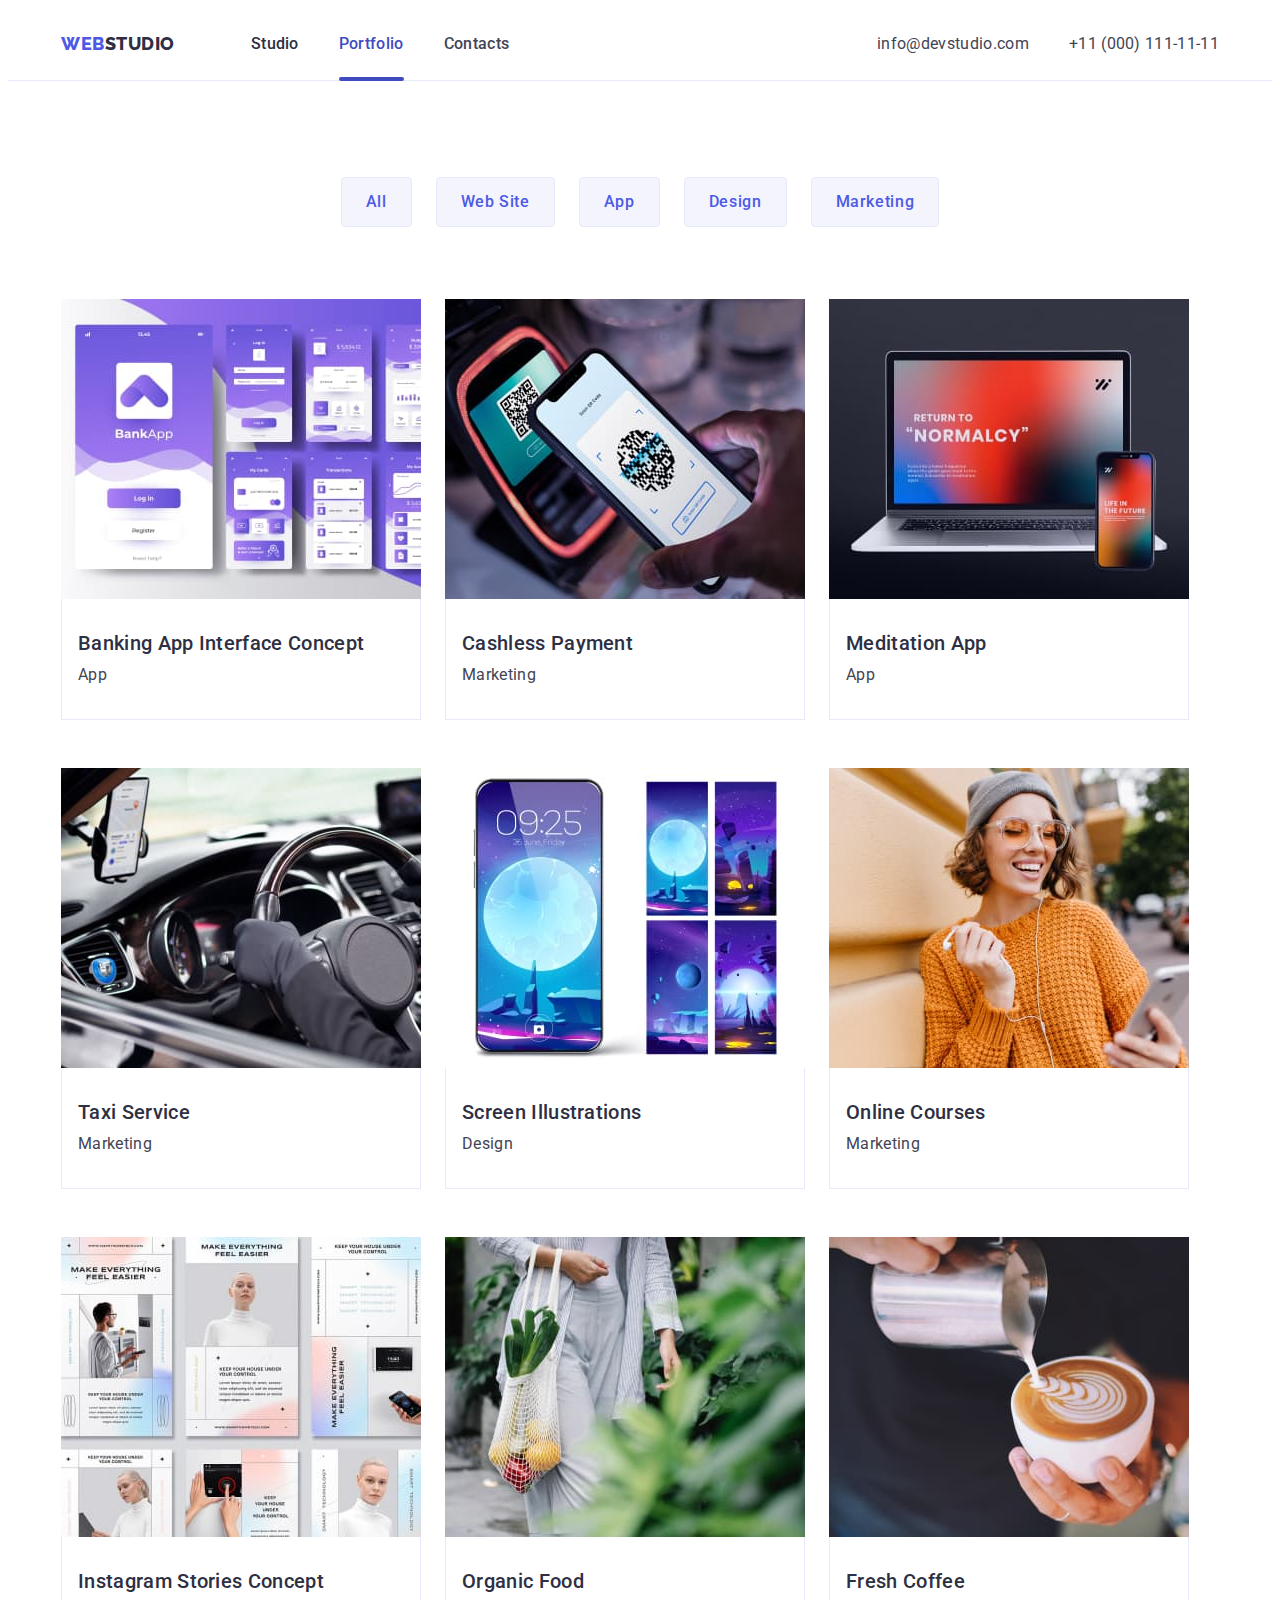
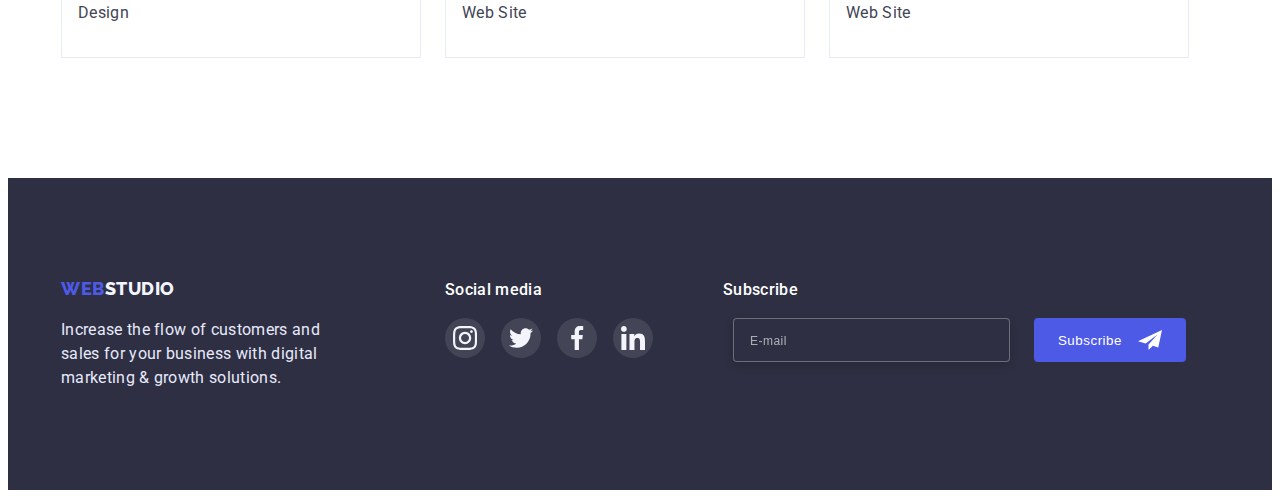
==== portfolio.html @ a2a12cea "Initial commit" ====
<!DOCTYPE html>
<html lang="en">
  <head>
    <meta charset="UTF-8" />
    <meta http-equiv="X-UA-Compatible" content="IE=edge" />
    <meta name="viewport" content="width=device-width, initial-scale=1.0" />
    <title>WebStudio</title>
    <link rel="preconnect" href="https://fonts.googleapis.com" />
    <link rel="preconnect" href="https://fonts.gstatic.com" crossorigin />
    <link
      href="https://fonts.googleapis.com/css2?family=Raleway:wght@800&family=Roboto:wght@400;500;700;900&display=swap"
      rel="stylesheet"
    />
    <link
      rel="stylesheet"
      href="https://cdnjs.cloudflare.com/ajax/libs/modern-normalize/1.1.0/modern-normalize.min.css"
      integrity="sha512-wpPYUAdjBVSE4KJnH1VR1HeZfpl1ub8YT/NKx4PuQ5NmX2tKuGu6U/JRp5y+Y8XG2tV+wKQpNHVUX03MfMFn9Q=="
      crossorigin="anonymous"
      referrerpolicy="no-referrer"
    />
    <link href="./css/styles.css" rel="stylesheet" />
  </head>
  <body>
    <header class="header-items">
      <div class="container header-container">
        <nav class="main-nav">
          <a class="logo link" href="./index.html"
            ><span class="logo-first">Web</span>Studio</a
          >
          <ul class="site-nav">
            <li class="item">
              <a class="nav-link link" href="./index.html">Studio</a>
            </li>
            <li class="item">
              <a class="nav-link current link" href="./portfolio.html"
                >Portfolio</a
              >
            </li>
            <li class="item">
              <a class="nav-link link" href="">Contacts</a>
            </li>
          </ul>
        </nav>
        <address class="addr-main">
          <ul class="addr-list">
            <li class="addr-item item">
              <a class="addr-link link" href="mailto:info@devstudio.com"
                >info@devstudio.com</a
              >
            </li>
            <li class="addr-item item">
              <a class="addr-link link" href="tel:+110001111111"
                >+11 (000) 111-11-11</a
              >
            </li>
          </ul>
        </address>
      </div>
    </header>
    <main>
      <h1 class="visually-hidden"></h1>
      <!-- section filters -->
      <section class="portfolio">
        <div class="container">
          <ul class="list button-list">
            <li class="item">
              <button class="button-filter pointer" type="button">All</button>
            </li>
            <li class="item">
              <button class="button-filter pointer" type="button">
                Web Site
              </button>
            </li>
            <li class="item">
              <button class="button-filter pointer" type="button">App</button>
            </li>
            <li class="item">
              <button class="button-filter pointer" type="button">
                Design
              </button>
            </li>
            <li class="item">
              <button class="button-filter pointer" type="button">
                Marketing
              </button>
            </li>
          </ul>
          <ul class="list project-list">
            <li class="card-item">
              <a class="thumb link" href="">
                <div class="thumb-img">
                  <img
                    src="./images/bank-app.jpg"
                    alt="Banking App Interface Concept"
                    width="360"
                  />
                  <p class="overlay">
                    14 Stylish and User-Friendly App Design Concepts · Task
                    Manager App · Calorie Tracker App · Exotic Fruit Ecommerce
                    App · Cloud Storage App
                  </p>
                </div>

                <div class="card-text">
                  <h2 class="project-title">Banking App Interface Concept</h2>
                  <p>App</p>
                </div>
              </a>
            </li>
            <li class="card-item">
              <a class="thumb link" href="">
                <div class="thumb-img">
                  <img
                    src="./images/cashless-payment.jpg"
                    alt="Cashless Payment"
                    width="360"
                  />
                  <p class="overlay">
                    14 Stylish and User-Friendly App Design Concepts · Task
                    Manager App · Calorie Tracker App · Exotic Fruit Ecommerce
                    App · Cloud Storage App
                  </p>
                </div>

                <div class="card-text">
                  <h2 class="project-title">Cashless Payment</h2>
                  <p>Marketing</p>
                </div></a
              >
            </li>
            <li class="card-item">
              <a class="thumb link" href=""
                ><div class="thumb-img">
                  <img
                    src="./images/meditation-app.jpg"
                    alt="Meditation App"
                    width="360"
                  />
                  <p class="overlay">
                    14 Stylish and User-Friendly App Design Concepts · Task
                    Manager App · Calorie Tracker App · Exotic Fruit Ecommerce
                    App · Cloud Storage App
                  </p>
                </div>

                <div class="card-text">
                  <h2 class="project-title">Meditation App</h2>
                  <p>App</p>
                </div></a
              >
            </li>
            <li class="card-item">
              <a class="thumb link" href=""
                ><div class="thumb-img">
                  <img
                    src="./images/taxi-service.jpg"
                    alt="Taxi Service"
                    width="360"
                  />
                  <p class="overlay">
                    14 Stylish and User-Friendly App Design Concepts · Task
                    Manager App · Calorie Tracker App · Exotic Fruit Ecommerce
                    App · Cloud Storage App
                  </p>
                </div>

                <div class="card-text">
                  <h2 class="project-title">Taxi Service</h2>
                  <p>Marketing</p>
                </div></a
              >
            </li>
            <li class="card-item">
              <a class="thumb link" href=""
                ><div class="thumb-img">
                  <img
                    src="./images/screen-illustration.jpg"
                    alt="Screen Illustrations"
                    width="360"
                  />
                  <p class="overlay">
                    14 Stylish and User-Friendly App Design Concepts · Task
                    Manager App · Calorie Tracker App · Exotic Fruit Ecommerce
                    App · Cloud Storage App
                  </p>
                </div>

                <div class="card-text">
                  <h2 class="project-title">Screen Illustrations</h2>
                  <p>Design</p>
                </div></a
              >
            </li>
            <li class="card-item">
              <a class="thumb link" href=""
                ><div class="thumb-img">
                  <img
                    src="./images/online-courses.jpg"
                    alt="Online Courses"
                    width="360"
                  />
                  <p class="overlay">
                    14 Stylish and User-Friendly App Design Concepts · Task
                    Manager App · Calorie Tracker App · Exotic Fruit Ecommerce
                    App · Cloud Storage App
                  </p>
                </div>

                <div class="card-text">
                  <h2 class="project-title">Online Courses</h2>
                  <p>Marketing</p>
                </div></a
              >
            </li>
            <li class="card-item">
              <a class="thumb link" href=""
                ><div class="thumb-img">
                  <img
                    src="./images/instagram-stories.jpg"
                    alt="Instagram Stories Concept"
                    width="360"
                  />
                  <p class="overlay">
                    14 Stylish and User-Friendly App Design Concepts · Task
                    Manager App · Calorie Tracker App · Exotic Fruit Ecommerce
                    App · Cloud Storage App
                  </p>
                </div>

                <div class="card-text">
                  <h2 class="project-title">Instagram Stories Concept</h2>
                  <p>Design</p>
                </div></a
              >
            </li>
            <li class="card-item">
              <a class="thumb link" href=""
                ><div class="thumb-img">
                  <img
                    src="./images/organic-food.jpg"
                    alt="Organic Food"
                    width="360"
                  />
                  <p class="overlay">
                    14 Stylish and User-Friendly App Design Concepts · Task
                    Manager App · Calorie Tracker App · Exotic Fruit Ecommerce
                    App · Cloud Storage App
                  </p>
                </div>

                <div class="card-text">
                  <h2 class="project-title">Organic Food</h2>
                  <p>Web Site</p>
                </div></a
              >
            </li>
            <li class="card-item">
              <a class="thumb link" href=""
                ><div class="thumb-img">
                  <img
                    src="./images/fresh-coffee.jpg"
                    alt="Fresh Coffee"
                    width="360"
                  />
                  <p class="overlay">
                    14 Stylish and User-Friendly App Design Concepts · Task
                    Manager App · Calorie Tracker App · Exotic Fruit Ecommerce
                    App · Cloud Storage App
                  </p>
                </div>

                <div class="card-text">
                  <h2 class="project-title">Fresh Coffee</h2>
                  <p>Web Site</p>
                </div>
              </a>
            </li>
          </ul>
        </div>
      </section>
    </main>
    <footer class="footer">
      <div class="container">
        <div class="footer-box">
          <a class="logo link" href="./index.html"
            ><span class="logo-first">Web</span
            ><span class="logo-footer-end">Studio</span></a
          >
          <p class="footer-text">
            Increase the flow of customers and sales for your business with
            digital marketing & growth solutions.
          </p>
        </div>
        <div class="social">
          <p class="social-title">Social media</p>
          <ul class="social-list list">
            <li class="social-items">
              <a href="" class="social-link"
                ><svg class="social-icon">
                  <use href="./images/sprite.svg#icon-instagram"></use>
                </svg>
              </a>
            </li>
            <li class="social-items">
              <a href="" class="social-link"
                ><svg class="social-icon">
                  <use href="./images/sprite.svg#icon-twitter"></use>
                </svg>
              </a>
            </li>
            <li class="social-items">
              <a href="" class="social-link"
                ><svg class="social-icon">
                  <use href="./images/sprite.svg#icon-facebook"></use>
                </svg>
              </a>
            </li>
            <li class="social-items">
              <a href="" class="social-link"
                ><svg class="social-icon">
                  <use href="./images/sprite.svg#icon-linkedin"></use>
                </svg>
              </a>
            </li>
          </ul>
        </div>
        <div class="subscribe">
          <p class="subs-title">Subscribe</p>
          <form class="subs-form">
            <input class="subs-input" type="email" name="subs-email" placeholder="E-mail">
            <button class="btn-subs pointer" type="submit">Subscribe<svg class="social-icon" width="24" height="24"> 
              <use href="./images/sprite.svg#icon-plane"></use>
            </svg></button>
          </form>
        </div>
      </div>
    </footer>
  </body>
</html>
---- css/styles.css ----
:root {
  --primary-white-color: #ffffff;
  --secondary-white-color: #f4f4fd;
  --primary-text-color: #434455;
  --title-text-color: #2e2f42;
  --accent-color: #404bbf;
  --logo-and-button-color: #4d5ae5;
  --dark-bg-color: #2e2f42;
  --footer-text-color: #e7e9fc;
  --grey-border: #8e8f99;
  --hover-icons-footer: #31d0aa;
  --bg-icons-footer: rgba(255, 255, 255, 0.1);
  --timing: cubic-bezier(0.4, 0, 0.2, 1);
  --bg-l-grad: gba(46, 47, 66, 0.7);
  --duration: 250ms;
  --modal-bg: #fcfcfc;
  --icon-modal: rgba(0, 0, 0, 0.1);
}
/* utulities */
.link {
  text-decoration: none;
}
.link:visited {
  color: var(--primary-text-color);
}
.item,
.list {
  list-style: none;
  padding: 0px;
  margin: 0px;
}
img {
  display: block;
  max-width: 100%;
  height: auto;
}
body {
  background-color: var(--primary-white-color);
  color: var(--primary-text-color);
  font-family: 'Roboto', sans-serif;
  font-size: 16px;
  line-height: 1.5;
  letter-spacing: 0.02em;
}

.logo {
  font-family: 'Raleway';
  font-weight: 800;
  font-size: 18px;
  line-height: 1.16;
  letter-spacing: 0.03em;
  text-transform: uppercase;
  color: var(--title-text-color);
}
.logo-first {
  color: var(--logo-and-button-color);
}
.header-container {
  display: flex;
  align-items: center;
  justify-content: flex-around;
}
.header-items {
  border-bottom: 1px solid var(--footer-text-color);
}
.site-nav {
  display: flex;
  margin-left: 76px;
}
.main-nav {
  display: flex;
  align-items: center;
}
/* all except first neighbor */
.addr-list .item + .item {
  margin-left: 40px;
}
.addr-list {
  display: flex;
}
.addr-main {
  margin-left: auto;
}

.site-nav .item:not(:last-child) {
  margin-right: 40px;
}

.nav-link {
  display: block;
  padding-top: 24px;
  padding-bottom: 24px;
  font-weight: 500;
  color: var(--title-text-color);
  transition-property: color;
  transition-duration: var(--duration);
  transition-timing-function: var(--timing);
}

.nav-link:hover,
.nav-link:focus,
.nav-link.current {
  color: var(--accent-color);
}
.site-nav .item {
  position: relative;
}
.nav-link.current::after {
  position: absolute;
  content: '';
  width: 100%;
  height: 4px;
  left: 0px;
  top: 69px;
  background: var(--accent-color);
  border-radius: 2px;
}
.addr-link {
  font-style: normal;
  color: var(--primary-text-color);
  padding-top: 24px;
  padding-bottom: 24px;
  transition-property: color;
  transition-duration: var(--duration);
  transition-timing-function: var(--timing);
}
.addr-link:hover,
.addr-link:focus {
  color: var(--accent-color);
}

/* section hero */
.section-hero {
  max-width: 1440px;
  height: 600px;
  margin-left: auto;
  margin-right: auto;
  background-size: cover;
  background-image: linear-gradient(
      to right,
      rgba(46, 47, 66, 0.7),
      rgba(46, 47, 66, 0.7)
    ),
    url(../images/people-office.jpg);
  background-repeat: no-repeat;
  background-position: center;

  background-color: var(--dark-bg-color);
  text-align: center;
  padding-top: 188px;
  padding-bottom: 188px;
}

.hero-title {
  font-weight: 700;
  font-size: 56px;
  line-height: 1.07;
  width: 494px;
  text-align: center;
  color: var(--primary-white-color);
  margin: 0 auto;
}
.button-order {
  display: inline-block;
  background: var(--logo-and-button-color);
  font-family: inherit;
  font-size: 16px;
  font-weight: 500;
  line-height: 1.5;
  letter-spacing: 0.04em;
  text-align: center;
  color: var(--primary-white-color);
  padding: 16px 32px;
  box-shadow: 0px 4px 4px rgba(0, 0, 0, 0.15);
  border-radius: 4px;
  margin-top: 48px;
  border: none;
  transition-property: background;
  transition-duration: var(--duration);
  transition-timing-function: var(--timing);
}
.button-order:hover,
.button-order:focus {
  background: var(--accent-color);
}
.pointer {
  cursor: pointer;
}
/* backdrop */
.backdrop {
  position: fixed;
  top: 0;
  left: 0;
  width: 100%;
  height: 100%;
  background-color: rgba(0, 0, 0, 0.5);
  opacity: 1;
  visibility: visible;
  transition: opacity var(--duration) var(--timing),
    visibility var(--duration) var(--timing);
}
.modal {
  position: absolute;
  width: 408px;
  height: 584px;
  left: 50%;
  top: 50%;
  transform: translate(-50%, -50%);
  background: var(--modal-bg);
  box-shadow: 0px 1px 1px rgba(0, 0, 0, 0.14), 0px 1px 3px rgba(0, 0, 0, 0.12),
    0px 2px 1px rgba(0, 0, 0, 0.2);
  border-radius: 4px;
}
.backdrop.is-hidden {
  visibility: hidden;
  opacity: 0;
  pointer-events: none;
}
.btn-close {
  position: absolute;
  right: 24px;
  top: 24px;
  background: var(--footer-text-color);
  border: 1px solid var(--icon-modal);
  border-radius: 50%;
  padding: 1px 7px 2px 7px;
  transition-property: background, fill;
  transition-duration: var(--duration);
  transition-timing-function: var(--timing);
}
.btn-close:hover,
.btn-close:focus {
  background: var(--accent-color);
  fill: var(--footer-text-color);
}
.ico-btn {
  width: 8px;
  height: 8px;
}
/* form */

.modal-title {
  padding-top: 72px;
  text-align: center;
  font-weight: 500;
  color: var(--dark-bg-color);
  margin-bottom: 16px;
}

.modal-form {
  display: flex;
  flex-direction: column;
  padding-left: 24px;
  padding-right: 24px;
}
.input-wrap {
  position: relative;
}
.modal-form svg {
  position: absolute;
  top: 50%;
  left: 12px;
  transform: translateY(-50%);
  cursor: pointer;
  transition-property: fill;
  transition-duration: var(--duration);
  transition-timing-function: var(--timing);
}
.modal-input {
  width: 360px;
  height: 40px;
  border: 1px solid rgba(33, 33, 33, 0.2);
  border-radius: 4px;
  padding-left: 38px;
  background-color: transparent;
  outline: none;
  margin-top: 4px;
  margin-bottom: 8px;
  transition-property: border;
  transition-duration: var(--duration);
  transition-timing-function: var(--timing);
}
.modal-form input:focus,
.modal-form textarea:focus {
  border: 1px solid var(--logo-and-button-color);
}
.modal-form input:focus + svg {
  fill: var(--logo-and-button-color);
}
.modal-form input:focus::placeholder {
  color: var(--logo-and-button-color);
}

.modal-form textarea {
  resize: none;
}
.modal-comment {
  width: 100%;
  height: 120px;
  padding: 8px 12px;
}
.modal-comment::placeholder {
  font-size: 12px;
  line-height: 1.33;
  letter-spacing: 0.04em;
  color: rgba(117, 117, 117, 0.5);
}
.label-title {
  font-size: 12px;
  line-height: 1.33;
  letter-spacing: 0.04em;
  color: #8e8f99;
}
.btn-send {
  margin-left: 95px;
  margin-right: 96px;
  margin-top: 24px;
  width: 169px;
  height: 56px;
  padding: 16px 32px;
  color: var(--primary-white-color);
  background: #4d5ae5;
  box-shadow: 0px 4px 4px rgba(0, 0, 0, 0.15);
  border-radius: 4px;
  border-color: transparent;
  cursor: pointer;
  transition-property: background;
  transition-duration: var(--duration);
  transition-timing-function: var(--timing);
}
.btn-send:hover,
.btn-send:focus {
  background: var(--accent-color);
}

.checkbox:checked + .privacy-text::before {
  background: var(--accent-color);
  border: none;
  background-image: url(../images/check.svg);
  background-repeat: no-repeat;
  background-position: center;
}
.privacy {
  display: flex;
  align-items: center;
}
.privacy-text {
  display: flex;
  gap: 8px;
}
.privacy-text::before {
  content: '';
  width: 16px;
  height: 16px;
  border: 1.25px solid var(--dark-bg-color);
  border-radius: 2px;
  transition-property: background;
  transition-duration: var(--duration);
  transition-timing-function: var(--timing);
}

/* section feature */

.section {
  padding-top: 120px;
  padding-bottom: 120px;
}
.section.no-padding {
  padding-top: 0px;
}
.future-list {
  display: flex;
  gap: 24px;
}
.future-list .item:last-child {
  margin-right: 0;
}

.icon-box {
  display: flex;
  justify-content: center;
  align-items: center;
  height: 112px;
  width: 264px;
  margin-bottom: 8px;
  background-color: var(--secondary-white-color);
}
.icon-feut {
  width: 64px;
  height: 64px;
}
.future-list .title,
.teammate-title {
  font-weight: 500;
  font-size: 20px;
  line-height: 1.2;
  color: var(--title-text-color);
}
.item .item-text {
  margin-top: 8px;
}

/* section what we doing */
.we-doing {
  display: flex;
  gap: 24px;
}

.section-title {
  font-weight: 700;
  font-size: 36px;
  line-height: 1.11;
  text-align: center;
  text-transform: capitalize;
  color: var(--title-text-color);
  margin-bottom: 72px;
}
/* section our team */
.our-team {
  background-color: var(--secondary-white-color);
}
.team-list {
  display: flex;
}
.team-list .item {
  margin-right: 24px;
  background-color: var(--primary-white-color);
  box-shadow: 0px 1px 6px rgba(46, 47, 66, 0.08),
    0px 1px 1px rgba(46, 47, 66, 0.16), 0px 2px 1px rgba(46, 47, 66, 0.08);
  border-radius: 0px 0px 4px 4px;
}
.team-list .item:last-child {
  margin-right: 0;
}
.teammates {
  padding-top: 32px;
  padding-bottom: 32px;
  text-align: center;
}
.teammate-title {
  margin-bottom: 8px;
}
.team-icon-list {
  display: flex;
  justify-content: center;
  gap: 24px;
  margin-top: 8px;
}
.team-icons {
  width: 40px;
  height: 40px;
  border-radius: 50%;
  background: var(--logo-and-button-color);
  transition-property: background;
  transition-duration: var(--duration);
  transition-timing-function: var(--timing);
}
.team-icons:hover,
.team-icons:focus {
  background: var(--accent-color);
}
.icons-link {
  display: flex;
  width: 100%;
  height: 100%;
  justify-content: center;
  align-items: center;
}

.team-icon-item {
  width: 16px;
  height: 16px;
}
/* customers */
.customers-list {
  display: flex;
  gap: 24px;
}
.customers-item {
  width: 168px;
  height: 88px;
}
.customer-link {
  display: flex;
  justify-content: center;
  align-items: center;
  width: 100%;
  height: 100%;
  border: 1px solid var(--grey-border);
  border-radius: 4px;
  fill: var(--grey-border);
  transition-property: fill, border;
  transition-duration: var(--duration);
  transition-timing-function: var(--timing);
}
.customer-link:hover,
.customer-link:focus {
  fill: var(--accent-color);
  border: 1px solid var(--accent-color);
}
.customer-icon-box {
  width: 104px;
  height: 56px;
}

/* footer */
.footer {
  background: var(--dark-bg-color);
  padding-top: 100px;
  padding-bottom: 100px;
}
.footer .container {
  display: flex;
}
.footer-text {
  width: 264px;
  margin-top: 16px;
  color: var(--footer-text-color);
}
.logo-footer-end {
  color: var(--secondary-white-color);
}
.subscribe {
  width: 463px;
  height: 80px;
  margin-left: 70px;
  margin-right: 0;
}
.subs-title {
  font-weight: 500;
  color: var(--primary-white-color);
  margin-bottom: 16px;
}
.subs-form {
  display: flex;
  gap: 24px;
}
.subs-input {
  display: flex;
  width: 264px;
  height: 40px;
  outline: none;
  margin-left: 10px;
  padding-left: 16px;
  color: var(--primary-white-color);
  background: var(--dark-bg-color);
  border: 1px solid rgba(255, 255, 255, 0.3);
  filter: drop-shadow(0px 4px 4px rgba(0, 0, 0, 0.15));
  border-radius: 4px;
}
.subs-input::placeholder {
  font-size: 12px;
  line-height: 2;
  display: flex;
  align-items: center;
  letter-spacing: 0.04em;
  color: rgba(255, 255, 255, 0.6);
}
.btn-subs {
  display: flex;
  gap: 16px;
  padding: 8px 24px;
  background: var(--logo-and-button-color);
  border-radius: 4px;
  border: 0;
  font-weight: 500;
  align-items: center;
  text-align: center;
  letter-spacing: 0.04em;
  color: var(--primary-white-color);
  transition-property: background;
  transition-duration: var(--duration);
  transition-timing-function: var(--timing);
}
.btn-subs:focus,
.btn-subs:hover {
  background: var(--accent-color);
}
/* social */
.social {
  margin-left: 120px;
}
.social-title {
  color: var(--primary-white-color);
  font-weight: 500;
}
.social-list {
  display: flex;
  justify-content: center;
  gap: 16px;
}
.social-items {
  width: 40px;
  height: 40px;
  border-radius: 50%;
  background: var(--bg-icons-footer);
  margin-top: 16px;
  transition-property: background;
  transition-duration: var(--duration);
  transition-timing-function: var(--timing);
}
.social-items:hover,
.social-items:focus {
  background: var(--hover-icons-footer);
}
.social-link {
  display: flex;
  width: 100%;
  height: 100%;
  justify-content: center;
  align-items: center;
}
.social-icon {
  width: 24px;
  height: 24px;
  color: var(--secondary-white-color);
}
/* portfolio.html */
.button-filter {
  padding: 12px 24px;
  background: var(--secondary-white-color);
  font-family: inherit;
  font-size: 16px;
  align-items: center;
  text-align: center;
  line-height: 1.5;
  font-weight: 500;
  letter-spacing: 0.04em;
  color: var(--logo-and-button-color);
  border: 1px solid #e7e9fc;
  border-radius: 4px;
  transition-property: background, color, border, box-shadow;
  transition-duration: var(--duration);
  transition-timing-function: var(--timing);
}
.button-filter:hover,
.button-filter:focus {
  background: var(--accent-color);
  color: var(--primary-white-color);
  border: 1px solid var(--accent-color);
  outline: transparent;
  box-shadow: 0px 4px 4px rgba(0, 0, 0, 0.15);
}

.button-list {
  display: flex;
  justify-content: center;
  margin-bottom: 72px;
}
.button-list .item {
  margin-right: 24px;
}
.button-list .item:last-child {
  margin-right: 0;
}
/* project list */
.project-list {
  display: flex;
  flex-wrap: wrap;
}
.card-item {
  margin-right: 24px;
  margin-bottom: 48px;
}
.thumb {
  display: block;
  transition-property: box-shadow;
  transition-duration: var(--duration);
  transition-timing-function: var(--timing);
}
.thumb:hover,
.thumb:focus {
  box-shadow: 0px 1px 6px rgba(46, 47, 66, 0.08),
    0px 1px 1px rgba(46, 47, 66, 0.16), 0px 2px 1px rgba(46, 47, 66, 0.08);
}
.thumb-img {
  position: relative;
  overflow: hidden;
}
.overlay {
  position: absolute;
  top: 0;
  left: 0;
  width: 100%;
  height: 100%;
  transform: translateY(100%);
  padding: 40px 32px 164px 32px;
  color: var(--secondary-white-color);
  background: var(--logo-and-button-color);
}
.thumb:hover .overlay {
  transform: translateY(0);
  transition: transform 250ms ease;
}
.card-text {
  border-bottom: 1px solid var(--footer-text-color);
  border-right: 1px solid var(--footer-text-color);
  border-left: 1px solid var(--footer-text-color);
  padding: 32px 16px;
}
.card-item:nth-child(3n) {
  margin-right: 0;
}
.card-item:nth-last-child(-n + 3) {
  margin-bottom: 0;
}
.portfolio {
  padding-top: 96px;
  padding-bottom: 120px;
}
.project-title {
  font-weight: 500;
  font-size: 20px;
  line-height: 1.2;
  color: var(--dark-bg-color);
  margin-bottom: 8px;
}

.visually-hidden, .checkbox {
  position: absolute;
  white-space: nowrap;
  width: 1px;
  height: 1px;
  overflow: hidden;
  border: 0;
  padding: 0;
  clip: rect(0 0 0 0);
  clip-path: inset(50%);
  margin: -1px;
}
/* container */
.container {
  width: 1158px;
  padding: 0 15px;
  margin: 0 auto;
}
/* resets */
ul {
  margin: 0;
  padding: 0;
}

h1,
h2,
h3,
h4,
h5,
h6,
p {
  margin: 0;
}

/* button styles reset */
/* .some-btn {
  display: inline-flex;
  margin: 0;
  padding: 0;
  border: 0;
  background: transparent;
} */
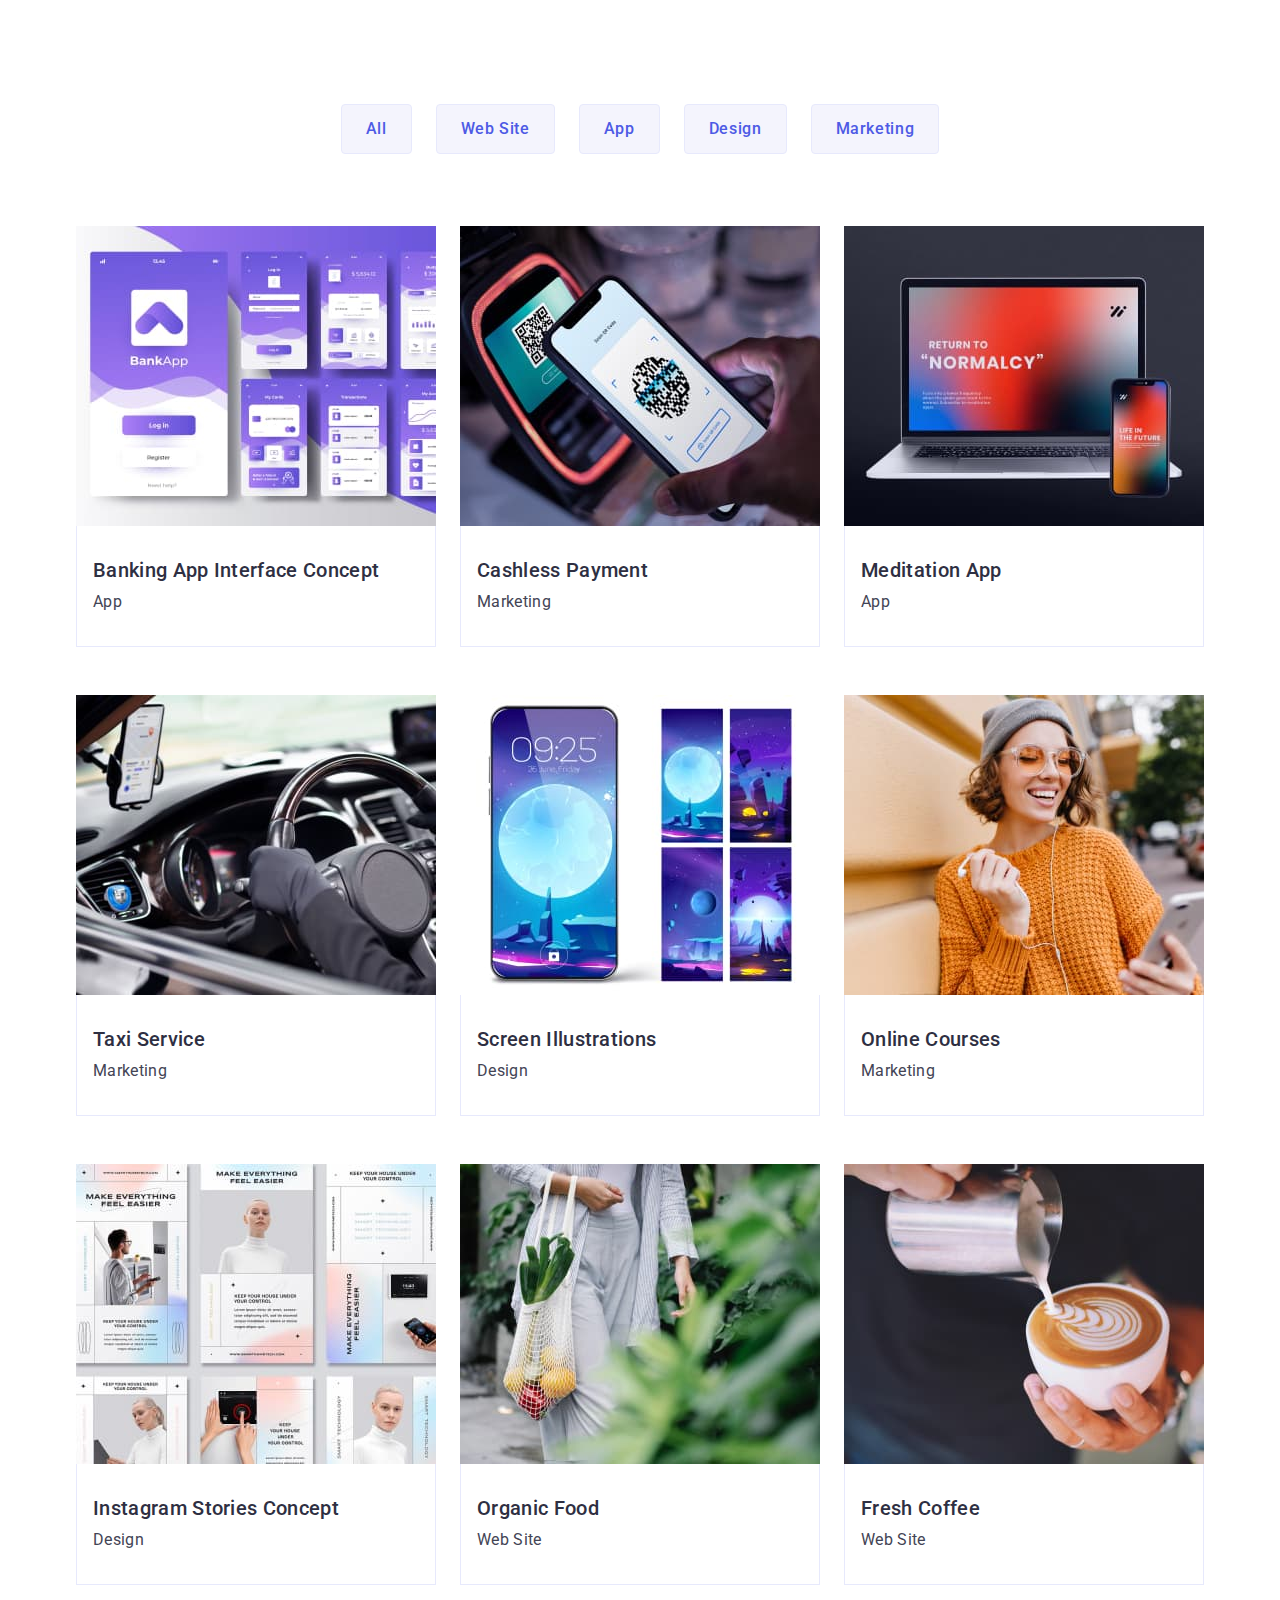
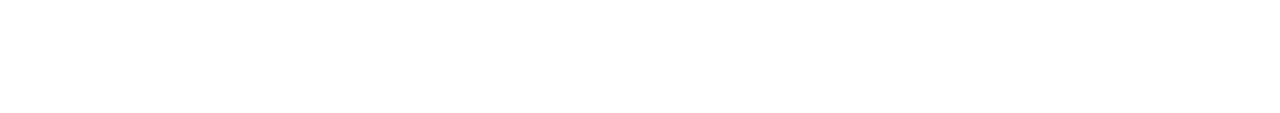
==== commit c239e97d: "all to menu" ====
--- a/portfolio.html
+++ b/portfolio.html
@@ -19,9 +19,12 @@
       referrerpolicy="no-referrer"
     />
     <link href="./css/styles.css" rel="stylesheet" />
+    <link href="./css/mobile.css" rel="stylesheet" />
+    <link href="./css/tablet.css" rel="stylesheet" />
+    <link href="./css/desctop.css" rel="stylesheet" />
   </head>
   <body>
-    <header class="header-items">
+    <!-- <header class="header-items">
       <div class="container header-container">
         <nav class="main-nav">
           <a class="logo link" href="./index.html"
@@ -56,7 +59,7 @@
           </ul>
         </address>
       </div>
-    </header>
+    </header> -->
     <main>
       <h1 class="visually-hidden"></h1>
       <!-- section filters -->
@@ -279,7 +282,7 @@
         </div>
       </section>
     </main>
-    <footer class="footer">
+    <!-- <footer class="footer">
       <div class="container">
         <div class="footer-box">
           <a class="logo link" href="./index.html"
@@ -334,6 +337,6 @@
           </form>
         </div>
       </div>
-    </footer>
+    </footer> -->
   </body>
 </html>
--- a/css/styles.css
+++ b/css/styles.css
@@ -152,13 +152,13 @@
 }
 
 .hero-title {
+  margin: 0 auto;
   font-weight: 700;
-  font-size: 56px;
+  font-size: 36px;
   line-height: 1.07;
-  width: 494px;
-  text-align: center;
+  width: 319px;
+  letter-spacing: 0.02em;
   color: var(--primary-white-color);
-  margin: 0 auto;
 }
 .button-order {
   display: inline-block;
@@ -195,14 +195,15 @@
   height: 100%;
   background-color: rgba(0, 0, 0, 0.5);
   opacity: 1;
+  overflow-y: scroll;
   visibility: visible;
   transition: opacity var(--duration) var(--timing),
     visibility var(--duration) var(--timing);
 }
 .modal {
   position: absolute;
-  width: 408px;
-  height: 584px;
+  width: 392px;
+  height: 586px;
   left: 50%;
   top: 50%;
   transform: translate(-50%, -50%);
@@ -250,8 +251,8 @@
 .modal-form {
   display: flex;
   flex-direction: column;
-  padding-left: 24px;
-  padding-right: 24px;
+  padding-left: 16px;
+  padding-right: 16px;
 }
 .input-wrap {
   position: relative;
@@ -309,7 +310,7 @@
   font-size: 12px;
   line-height: 1.33;
   letter-spacing: 0.04em;
-  color: #8e8f99;
+  color: var(--grey-border);
 }
 .btn-send {
   margin-left: 95px;
@@ -333,7 +334,7 @@
   background: var(--accent-color);
 }
 
-.checkbox:checked + .privacy-text::before {
+.checkbox:checked+.privacy-text::before {
   background: var(--accent-color);
   border: none;
   background-image: url(../images/check.svg);
@@ -361,33 +362,33 @@
 
 /* section feature */
 
-.section {
-  padding-top: 120px;
-  padding-bottom: 120px;
-}
-.section.no-padding {
-  padding-top: 0px;
-}
 .future-list {
   display: flex;
-  gap: 24px;
+  flex-wrap: wrap;
+  gap: 72px;
+  padding-top: 96px;
+  padding-bottom: 96px;
 }
 .future-list .item:last-child {
   margin-right: 0;
 }
 
 .icon-box {
-  display: flex;
-  justify-content: center;
-  align-items: center;
-  height: 112px;
-  width: 264px;
+  visibility: hidden;
+  display: flex;
   margin-bottom: 8px;
   background-color: var(--secondary-white-color);
 }
 .icon-feut {
-  width: 64px;
-  height: 64px;
+  width: 0;
+  height: 0;
+}
+.future-list .item>h3 {
+  font-weight: 700;
+  font-size: 36px;
+  line-height: 1.11;
+  text-align: center;
+  text-transform: capitalize;
 }
 .future-list .title,
 .teammate-title {
@@ -398,12 +399,20 @@
 }
 .item .item-text {
   margin-top: 8px;
+  font-weight: 500;
+  color: var(--primary-text-color);
 }
 
 /* section what we doing */
+@media (max-width: 1199px) {
+  .section-we-doing {
+    display: none;
+}
+}
 .we-doing {
   display: flex;
   gap: 24px;
+  padding-bottom: 120px;
 }
 
 .section-title {
@@ -414,24 +423,28 @@
   text-transform: capitalize;
   color: var(--title-text-color);
   margin-bottom: 72px;
+  padding-top: 96px;
+  letter-spacing: 0.02em;
 }
 /* section our team */
 .our-team {
   background-color: var(--secondary-white-color);
+  padding-bottom: 128px;
 }
 .team-list {
   display: flex;
+  flex-wrap: wrap;
+  gap: 72px;
+  justify-content: center;
 }
 .team-list .item {
-  margin-right: 24px;
+  width: 260px;
   background-color: var(--primary-white-color);
   box-shadow: 0px 1px 6px rgba(46, 47, 66, 0.08),
     0px 1px 1px rgba(46, 47, 66, 0.16), 0px 2px 1px rgba(46, 47, 66, 0.08);
   border-radius: 0px 0px 4px 4px;
 }
-.team-list .item:last-child {
-  margin-right: 0;
-}
+
 .teammates {
   padding-top: 32px;
   padding-bottom: 32px;
@@ -474,7 +487,9 @@
 /* customers */
 .customers-list {
   display: flex;
+  flex-wrap: wrap;
   gap: 24px;
+  justify-content: center;
 }
 .customers-item {
   width: 168px;
@@ -616,12 +631,18 @@
   color: var(--secondary-white-color);
 }
 /* portfolio.html */
+
+.button-list {
+  display: flex;
+  flex-wrap: wrap;
+  margin-bottom: 48px;
+  gap: 16px 24px;
+}
 .button-filter {
-  padding: 12px 24px;
+  padding: 8px 16px;
   background: var(--secondary-white-color);
   font-family: inherit;
   font-size: 16px;
-  align-items: center;
   text-align: center;
   line-height: 1.5;
   font-weight: 500;
@@ -642,26 +663,14 @@
   box-shadow: 0px 4px 4px rgba(0, 0, 0, 0.15);
 }
 
-.button-list {
-  display: flex;
-  justify-content: center;
-  margin-bottom: 72px;
-}
-.button-list .item {
-  margin-right: 24px;
-}
-.button-list .item:last-child {
-  margin-right: 0;
-}
 /* project list */
 .project-list {
   display: flex;
   flex-wrap: wrap;
-}
-.card-item {
-  margin-right: 24px;
-  margin-bottom: 48px;
-}
+  justify-content: center;
+  gap: 48px;
+}
+
 .thumb {
   display: block;
   transition-property: box-shadow;
@@ -730,7 +739,7 @@
 }
 /* container */
 .container {
-  width: 1158px;
+  width: 100%;
   padding: 0 15px;
   margin: 0 auto;
 }
--- a/css/mobile.css
+++ b/css/mobile.css
@@ -0,0 +1,6 @@
+@media screen and (min-width: 480px) {
+    .container { 
+        max-width: 426px;
+    }
+
+}--- a/css/tablet.css
+++ b/css/tablet.css
@@ -0,0 +1,55 @@
+@media screen and (min-width: 768px) {
+    .container { max-width: 768px;
+      }
+      .hero-title {
+        font-size: 56px;
+        line-height: 1.07;
+        width: 496px;
+        
+      }
+      .our-team {
+        padding-bottom: 0;
+      }
+      .team-list {
+        gap: 24px;
+        padding-bottom: 104px;
+      }
+      .team-list .item {
+        width: 264px;
+        margin-bottom: 40px;
+      }
+      .team-list .item:nth-last-child(-n + 2) {
+        margin-bottom: 0;
+      }
+      .modal {
+        width: 408px;
+        height: 586px;
+      }
+      .modal-form {
+        padding-left: 24px;
+        padding-right: 24px;
+      }
+      .future-list {
+        gap: 24px;
+        row-gap: 72px;
+      }
+      .future-list .item {
+        width: calc((100% - 32px) / 2);
+      }
+      .future-list .item>h3 {
+        text-align: left;
+      }
+      .project-list {
+        gap: 48px 24px;
+      }
+      .card-item {
+        width: 356px;
+      }
+      .button-list {
+        justify-content: center;
+        margin-bottom: 64px;
+      }
+      .button-filter {
+        padding: 12px 24px;
+      }
+}--- a/css/desctop.css
+++ b/css/desctop.css
@@ -0,0 +1,56 @@
+@media screen and (min-width: 1200px) {
+    .container { max-width: 1158px;
+    }
+    .our-team {
+        padding-bottom: 120px;
+    }
+    .team-list {
+        flex-wrap: nowrap;
+        padding-bottom: 0;
+    }
+    .team-list .item {
+        margin-bottom: 0;
+    }
+    .customers-list {
+        flex-wrap: nowrap;
+    }
+    .customers-item {
+        margin-bottom: 0;
+    }
+    .modal {
+        height: 584px;
+    }
+    .future-list .item {
+        width: 264px;
+    }
+    .future-list {
+        row-gap: 0;
+        padding-top: 120px;
+        padding-bottom: 120px;
+    }
+    .icon-box {
+        visibility: visible;
+        justify-content: center;
+        align-items: center;
+        height: 112px;
+        width: 264px;
+    }
+    .icon-feut {
+        width: 64px;
+        height: 64px;
+    }
+    .we-doing, .title-we-doing {
+        padding-top: 0;
+        padding-bottom: 120px;
+        margin-bottom: 0;
+    }
+    .section-we-doing {
+        display: contents;
+    }
+    .card-item {
+        width: 360px;
+    }
+    .button-list {
+        margin-bottom: 72px;
+    }
+}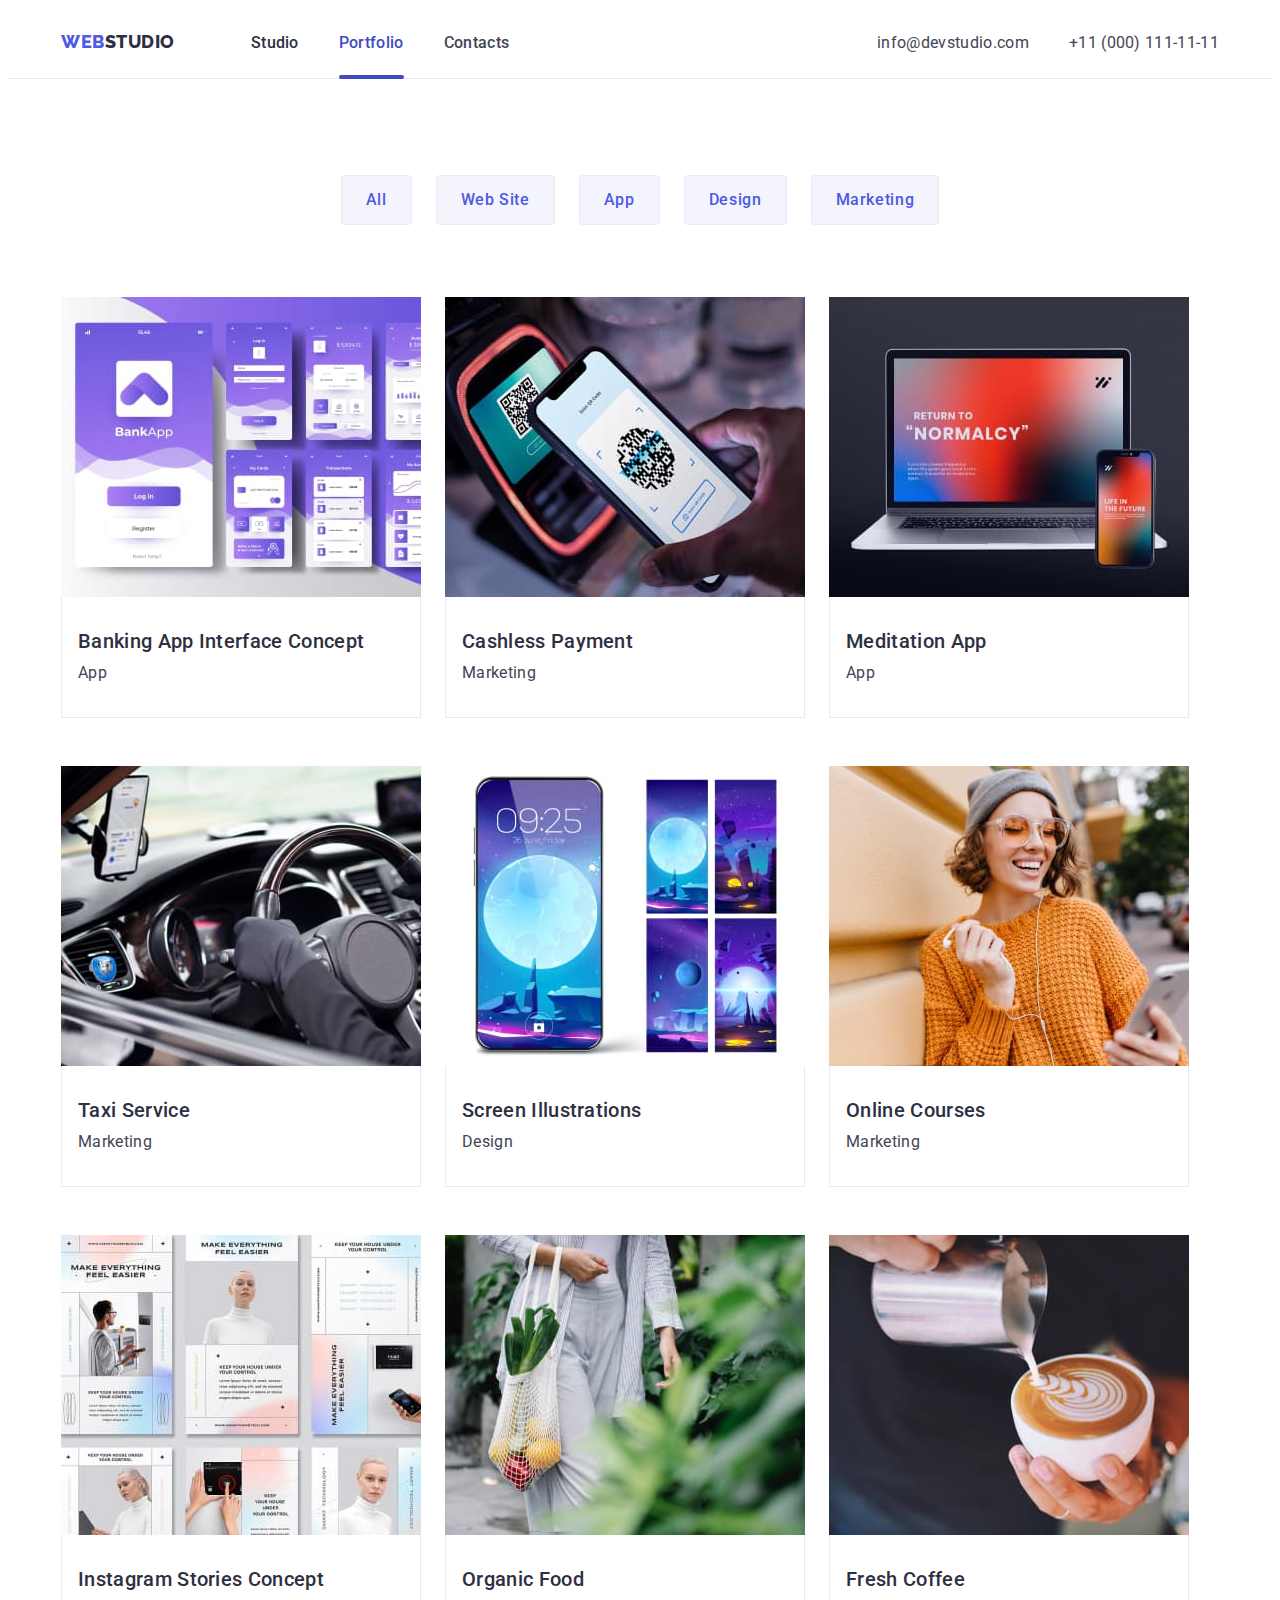
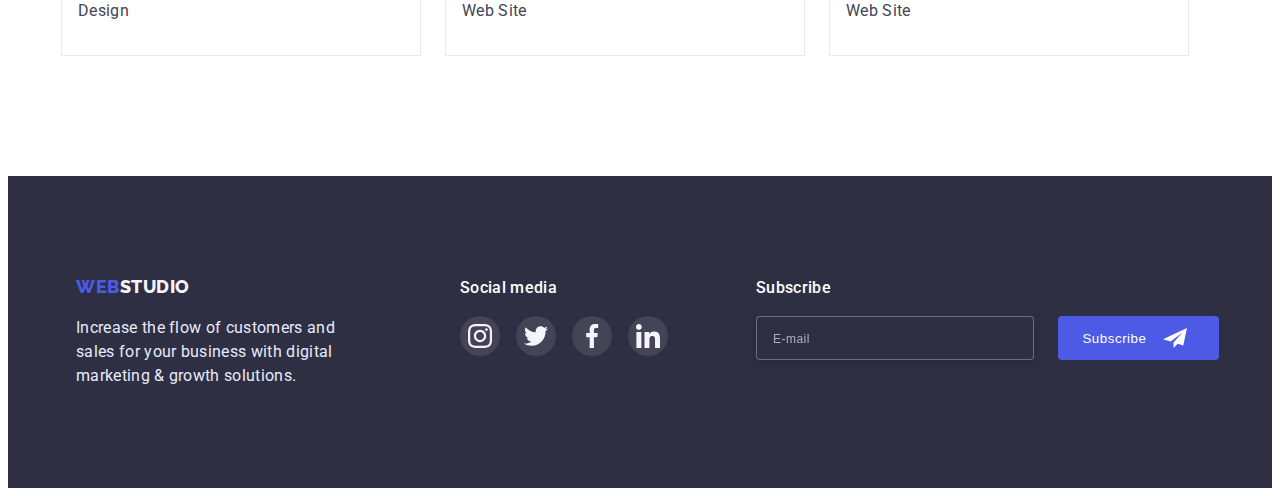
==== commit c7f48192: "fix" ====
--- a/portfolio.html
+++ b/portfolio.html
@@ -24,42 +24,135 @@
     <link href="./css/desctop.css" rel="stylesheet" />
   </head>
   <body>
-    <!-- <header class="header-items">
+    <header class="header-items">
       <div class="container header-container">
         <nav class="main-nav">
-          <a class="logo link" href="./index.html"
-            ><span class="logo-first">Web</span>Studio</a
-          >
-          <ul class="site-nav">
-            <li class="item">
-              <a class="nav-link link" href="./index.html">Studio</a>
-            </li>
-            <li class="item">
-              <a class="nav-link current link" href="./portfolio.html"
-                >Portfolio</a
-              >
-            </li>
-            <li class="item">
-              <a class="nav-link link" href="">Contacts</a>
-            </li>
-          </ul>
+          <div>
+            <a class="logo link" href="./index.html"
+              ><span class="logo-first">Web</span>Studio</a
+            >
+          </div>
+          <div class="mob-hidden main-nav-block">
+            <ul class="site-nav">
+              <li class="item">
+                <a class="nav-link link" href="./index.html">Studio</a>
+              </li>
+              <li class="item">
+                <a class="nav-link current link" href="./portfolio.html"
+                  >Portfolio</a
+                >
+              </li>
+              <li class="item">
+                <a class="nav-link link" href="">Contacts</a>
+              </li>
+            </ul>
+          </div>
+
+          <div class="mob-hidden main-addr-block">
+            <address>
+              <ul class="addr-list">
+                <li class="addr-item item">
+                  <a class="addr-link link" href="mailto:info@devstudio.com"
+                    >info@devstudio.com</a
+                  >
+                </li>
+                <li class="addr-item item">
+                  <a class="addr-link link" href="tel:+110001111111"
+                    >+11 (000) 111-11-11</a
+                  >
+                </li>
+              </ul>
+            </address>
+          </div>
+
+          <!-- mobile menu -->
+          <button type="button" class="menu-open-button" data-menu-open>
+            <svg width="32" height="32">
+              <use class="icon-menu" href="./images/sprite.svg#hamburger"></use>
+            </svg>
+          </button>
+
+          <div class="mob-menu is-hidden" data-menu>
+            <div class="mob-container">
+              <div>
+                <button type="button" class="menu-close-button" data-menu-close>
+                  <svg width="24" height="24">
+                    <use
+                      class="icon-cross"
+                      href="./images/sprite.svg#close"
+                    ></use>
+                  </svg>
+                </button>
+                <ul class="mob-site-nav">
+                  <li class="item">
+                    <a class="mob-nav-link link" href="./index.html">Studio</a>
+                  </li>
+                  <li class="item">
+                    <a class="mob-nav-link link" href="./portfolio.html"
+                      >Portfolio</a
+                    >
+                  </li>
+                  <li class="item">
+                    <a class="mob-nav-link current link" href="">Contacts</a>
+                  </li>
+                </ul>
+              </div>
+              <div>
+                <address class="addr-main">
+                  <ul class="mob-addr-list">
+                    <li class="addr-item item">
+                      <a
+                        class="mob-addr-link link addr-link-email"
+                        href="mailto:info@devstudio.com"
+                        >info@devstudio.com</a
+                      >
+                    </li>
+                    <li class="addr-item item">
+                      <a
+                        class="mob-addr-link link addr-link-tel"
+                        href="tel:+110001111111"
+                        >+11 (000) 111-11-11</a
+                      >
+                    </li>
+                  </ul>
+                </address>
+
+                <ul class="menu-icon-list list">
+                  <li class="team-icons">
+                    <a href="" class="icons-link"
+                      ><svg class="menu-icon-item">
+                        <use href="./images/sprite.svg#icon-instagram"></use>
+                      </svg>
+                    </a>
+                  </li>
+                  <li class="team-icons">
+                    <a href="" class="icons-link"
+                      ><svg class="menu-icon-item">
+                        <use href="./images/sprite.svg#icon-twitter"></use>
+                      </svg>
+                    </a>
+                  </li>
+                  <li class="team-icons">
+                    <a href="" class="icons-link"
+                      ><svg class="menu-icon-item">
+                        <use href="./images/sprite.svg#icon-facebook"></use>
+                      </svg>
+                    </a>
+                  </li>
+                  <li class="team-icons">
+                    <a href="" class="icons-link"
+                      ><svg class="menu-icon-item">
+                        <use href="./images/sprite.svg#icon-linkedin"></use>
+                      </svg>
+                    </a>
+                  </li>
+                </ul>
+              </div>
+            </div>
+          </div>
         </nav>
-        <address class="addr-main">
-          <ul class="addr-list">
-            <li class="addr-item item">
-              <a class="addr-link link" href="mailto:info@devstudio.com"
-                >info@devstudio.com</a
-              >
-            </li>
-            <li class="addr-item item">
-              <a class="addr-link link" href="tel:+110001111111"
-                >+11 (000) 111-11-11</a
-              >
-            </li>
-          </ul>
-        </address>
       </div>
-    </header> -->
+    </header>
     <main>
       <h1 class="visually-hidden"></h1>
       <!-- section filters -->
@@ -282,20 +375,22 @@
         </div>
       </section>
     </main>
-    <!-- <footer class="footer">
+    <footer class="footer">
       <div class="container">
         <div class="footer-box">
-          <a class="logo link" href="./index.html"
-            ><span class="logo-first">Web</span
-            ><span class="logo-footer-end">Studio</span></a
-          >
+          <div class="footer-titles">
+            <a class="logo link" href="./index.html"
+              ><span class="logo-first">Web</span
+              ><span class="logo-footer-end">Studio</span></a
+            >
+          </div>
           <p class="footer-text">
             Increase the flow of customers and sales for your business with
             digital marketing & growth solutions.
           </p>
         </div>
         <div class="social">
-          <p class="social-title">Social media</p>
+          <p class="social-title footer-titles">Social media</p>
           <ul class="social-list list">
             <li class="social-items">
               <a href="" class="social-link"
@@ -328,15 +423,24 @@
           </ul>
         </div>
         <div class="subscribe">
-          <p class="subs-title">Subscribe</p>
+          <p class="subs-title footer-titles">Subscribe</p>
           <form class="subs-form">
-            <input class="subs-input" type="email" name="subs-email" placeholder="E-mail">
-            <button class="btn-subs pointer" type="submit">Subscribe<svg class="social-icon" width="24" height="24"> 
-              <use href="./images/sprite.svg#icon-plane"></use>
-            </svg></button>
+            <input
+              class="subs-input"
+              type="email"
+              name="subs-email"
+              placeholder="E-mail"
+            />
+            <button class="btn-subs pointer" type="submit">
+              Subscribe<svg class="social-icon" width="24" height="24">
+                <use href="./images/sprite.svg#icon-plane"></use>
+              </svg>
+            </button>
           </form>
         </div>
       </div>
-    </footer> -->
+    </footer>
+    <script src="./js/modal.js"></script>
+    <script src="./js/menu.js"></script>
   </body>
 </html>
--- a/css/styles.css
+++ b/css/styles.css
@@ -55,78 +55,120 @@
 .logo-first {
   color: var(--logo-and-button-color);
 }
-.header-container {
+
+.main-nav {
   display: flex;
   align-items: center;
-  justify-content: flex-around;
-}
-.header-items {
-  border-bottom: 1px solid var(--footer-text-color);
-}
-.site-nav {
-  display: flex;
-  margin-left: 76px;
-}
-.main-nav {
-  display: flex;
-  align-items: center;
-}
-/* all except first neighbor */
-.addr-list .item + .item {
-  margin-left: 40px;
-}
-.addr-list {
-  display: flex;
-}
-.addr-main {
+  height: 70px;
+}
+
+.menu-open-button {
+  display: block;
   margin-left: auto;
-}
-
-.site-nav .item:not(:last-child) {
-  margin-right: 40px;
-}
-
-.nav-link {
+  border: none;
+  background-color: transparent;
+}
+.menu-close-button {
   display: block;
-  padding-top: 24px;
-  padding-bottom: 24px;
-  font-weight: 500;
-  color: var(--title-text-color);
+  margin-left: auto;
+  border: none;
+  background-color: transparent;
+}
+
+.mob-menu {
+  position: fixed;
+  top: 0;
+  left: 0;
+  width: 100%;
+  height: 100%;
+  /* max-width: 428px;
+  max-height: 796px; */
+  z-index: 1;
+  padding: 40px;
+  font-size: 40px;
+  background: var(--primary-white-color);
+  box-shadow: 0px 2px 1px rgba(46, 47, 66, 0.08),
+    0px 1px 1px rgba(46, 47, 66, 0.16), 0px 1px 6px rgba(46, 47, 66, 0.08);
+}
+
+.mob-container {
+  height: 100%;
+  display: flex;
+  flex-direction: column;
+  justify-content: space-between;
+  overflow-y: auto;
+}
+
+.mob-site-nav {
+  margin-top: 16px;
+}
+.mob-site-nav .item:not(:last-child) {
+  margin-bottom: 40px;
+}
+.mob-nav-link {
+  display: block;
+  font-weight: 700;
+  font-size: 36px;
+  line-height: 1.11;
+  color: var(--dark-bg-color);
+  margin-bottom: 40px;
   transition-property: color;
   transition-duration: var(--duration);
   transition-timing-function: var(--timing);
 }
 
-.nav-link:hover,
-.nav-link:focus,
-.nav-link.current {
+.mob-nav-link:hover,
+.mob-nav-link:focus,
+.mob-nav-link.current {
   color: var(--accent-color);
 }
-.site-nav .item {
-  position: relative;
-}
-.nav-link.current::after {
-  position: absolute;
-  content: '';
-  width: 100%;
-  height: 4px;
-  left: 0px;
-  top: 69px;
-  background: var(--accent-color);
-  border-radius: 2px;
-}
-.addr-link {
+
+.mob-addr-list {
+  display: flex;
+  gap: 40px;
+  flex-direction: column-reverse;
+}
+.mob-addr-link {
+  display: block;
   font-style: normal;
   color: var(--primary-text-color);
-  padding-top: 24px;
-  padding-bottom: 24px;
+  font-weight: 500;
+  font-size: 20px;
+  line-height: 1.2;
   transition-property: color;
   transition-duration: var(--duration);
   transition-timing-function: var(--timing);
 }
-.addr-link:hover,
-.addr-link:focus {
+
+.addr-link-tel {
+  font-weight: 600;
+  font-size: 24px;
+  line-height: 1.1;
+  color: var(--logo-and-button-color);
+}
+.mob-addr-link:hover,
+.mob-addr-link:focus {
   color: var(--accent-color);
+}
+.menu-icon-item {
+  height: 24px;
+  width: 24px;
+}
+.menu-icon-list {
+  display: flex;
+  gap: 56px;
+  margin-top: 48px;
+}
+.is-hidden {
+  opacity: 0;
+  visibility: hidden;
+  pointer-events: none;
+}
+@media screen and (max-width: 410px) {
+  .menu-icon-list {
+    gap: 24px;
+    justify-content: space-between;
+  }
 }
 
 /* section hero */
@@ -202,7 +244,7 @@
 }
 .modal {
   position: absolute;
-  width: 392px;
+  width: 320px;
   height: 586px;
   left: 50%;
   top: 50%;
@@ -212,6 +254,7 @@
     0px 2px 1px rgba(0, 0, 0, 0.2);
   border-radius: 4px;
 }
+
 .backdrop.is-hidden {
   visibility: hidden;
   opacity: 0;
@@ -241,11 +284,12 @@
 /* form */
 
 .modal-title {
-  padding-top: 72px;
+  padding-top: 56px;
+  font-size: 18px;
   text-align: center;
   font-weight: 500;
   color: var(--dark-bg-color);
-  margin-bottom: 16px;
+  margin-bottom: 10px;
 }
 
 .modal-form {
@@ -268,8 +312,8 @@
   transition-timing-function: var(--timing);
 }
 .modal-input {
-  width: 360px;
-  height: 40px;
+  width: 100%;
+  height: 36px;
   border: 1px solid rgba(33, 33, 33, 0.2);
   border-radius: 4px;
   padding-left: 38px;
@@ -297,7 +341,7 @@
 }
 .modal-comment {
   width: 100%;
-  height: 120px;
+  height: 108px;
   padding: 8px 12px;
 }
 .modal-comment::placeholder {
@@ -313,9 +357,9 @@
   color: var(--grey-border);
 }
 .btn-send {
-  margin-left: 95px;
-  margin-right: 96px;
-  margin-top: 24px;
+  margin-left: 65px;
+  margin-right: 66px;
+  margin-top: 12px;
   width: 169px;
   height: 56px;
   padding: 16px 32px;
@@ -334,7 +378,7 @@
   background: var(--accent-color);
 }
 
-.checkbox:checked+.privacy-text::before {
+.checkbox:checked + .privacy-text::before {
   background: var(--accent-color);
   border: none;
   background-image: url(../images/check.svg);
@@ -348,6 +392,7 @@
 .privacy-text {
   display: flex;
   gap: 8px;
+  flex-wrap: wrap;
 }
 .privacy-text::before {
   content: '';
@@ -383,7 +428,7 @@
   width: 0;
   height: 0;
 }
-.future-list .item>h3 {
+.future-list .item > h3 {
   font-weight: 700;
   font-size: 36px;
   line-height: 1.11;
@@ -407,7 +452,7 @@
 @media (max-width: 1199px) {
   .section-we-doing {
     display: none;
-}
+  }
 }
 .we-doing {
   display: flex;
@@ -490,6 +535,7 @@
   flex-wrap: wrap;
   gap: 24px;
   justify-content: center;
+  margin-bottom: 96px;
 }
 .customers-item {
   width: 168px;
@@ -524,76 +570,31 @@
   padding-top: 100px;
   padding-bottom: 100px;
 }
+.footer-titles {
+  text-align: center;
+}
+
+/* column, ai center*/
 .footer .container {
   display: flex;
+  flex-direction: column;
+  align-items: center;
+  gap: 72px;
+}
+.footer-box {
+  width: 268px;
 }
 .footer-text {
-  width: 264px;
   margin-top: 16px;
   color: var(--footer-text-color);
 }
 .logo-footer-end {
   color: var(--secondary-white-color);
 }
-.subscribe {
-  width: 463px;
-  height: 80px;
-  margin-left: 70px;
-  margin-right: 0;
-}
-.subs-title {
-  font-weight: 500;
-  color: var(--primary-white-color);
-  margin-bottom: 16px;
-}
-.subs-form {
-  display: flex;
-  gap: 24px;
-}
-.subs-input {
-  display: flex;
-  width: 264px;
-  height: 40px;
-  outline: none;
-  margin-left: 10px;
-  padding-left: 16px;
-  color: var(--primary-white-color);
-  background: var(--dark-bg-color);
-  border: 1px solid rgba(255, 255, 255, 0.3);
-  filter: drop-shadow(0px 4px 4px rgba(0, 0, 0, 0.15));
-  border-radius: 4px;
-}
-.subs-input::placeholder {
-  font-size: 12px;
-  line-height: 2;
-  display: flex;
-  align-items: center;
-  letter-spacing: 0.04em;
-  color: rgba(255, 255, 255, 0.6);
-}
-.btn-subs {
-  display: flex;
-  gap: 16px;
-  padding: 8px 24px;
-  background: var(--logo-and-button-color);
-  border-radius: 4px;
-  border: 0;
-  font-weight: 500;
-  align-items: center;
-  text-align: center;
-  letter-spacing: 0.04em;
-  color: var(--primary-white-color);
-  transition-property: background;
-  transition-duration: var(--duration);
-  transition-timing-function: var(--timing);
-}
-.btn-subs:focus,
-.btn-subs:hover {
-  background: var(--accent-color);
-}
+
 /* social */
 .social {
-  margin-left: 120px;
+  align-items: center;
 }
 .social-title {
   color: var(--primary-white-color);
@@ -630,6 +631,64 @@
   height: 24px;
   color: var(--secondary-white-color);
 }
+/* subscribe */
+.subscribe {
+  text-align: center;
+  width: 100%;
+}
+.subs-title {
+  font-weight: 500;
+  color: var(--primary-white-color);
+  margin-bottom: 16px;
+}
+.subs-form {
+  display: flex;
+  flex-direction: column;
+  gap: 24px;
+}
+.subs-input {
+  display: flex;
+  width: 100%;
+  height: 40px;
+  outline: none;
+  padding-left: 16px;
+  color: var(--primary-white-color);
+  background: var(--dark-bg-color);
+  border: 1px solid rgba(255, 255, 255, 0.3);
+  filter: drop-shadow(0px 4px 4px rgba(0, 0, 0, 0.15));
+  border-radius: 4px;
+}
+.subs-input::placeholder {
+  font-size: 12px;
+  line-height: 2;
+  display: flex;
+  align-items: center;
+  letter-spacing: 0.04em;
+  color: rgba(255, 255, 255, 0.6);
+}
+.btn-subs {
+  display: flex;
+  gap: 16px;
+  padding: 8px 24px;
+  margin-left: auto;
+  margin-right: auto;
+  width: 163px;
+  background: var(--logo-and-button-color);
+  border-radius: 4px;
+  border: 0;
+  font-weight: 500;
+  align-items: center;
+  letter-spacing: 0.04em;
+  color: var(--primary-white-color);
+  transition-property: background;
+  transition-duration: var(--duration);
+  transition-timing-function: var(--timing);
+}
+.btn-subs:focus,
+.btn-subs:hover {
+  background: var(--accent-color);
+}
+
 /* portfolio.html */
 
 .button-list {
@@ -724,8 +783,11 @@
   color: var(--dark-bg-color);
   margin-bottom: 8px;
 }
-
-.visually-hidden, .checkbox {
+.no-scroll {
+  overflow: hidden;
+}
+.visually-hidden,
+.checkbox {
   position: absolute;
   white-space: nowrap;
   width: 1px;
@@ -766,4 +828,4 @@
   padding: 0;
   border: 0;
   background: transparent;
-} */+} */
--- a/css/mobile.css
+++ b/css/mobile.css
@@ -1,6 +1,45 @@
 @media screen and (min-width: 480px) {
-    .container { 
-        max-width: 426px;
-    }
+  .container {
+    max-width: 428px;
+  }
+}
 
-}+@media screen and (min-width: 429px) {
+  .addr-link-tel {
+    font-size: 36px;
+  }
+  /* .mob-menu {
+    left: auto;
+    right: auto;
+  } */
+}
+/* modal up to 392px */
+@media screen and (min-width: 392px) {
+  .modal {
+    width: 392px;
+  }
+  .modal-title {
+    padding-top: 72px;
+    font-size: inherit;
+    text-align: center;
+    margin-bottom: 16px;
+  }
+  .modal-input {
+    width: 360px;
+    height: 40px;
+  }
+  .btn-send {
+    margin-left: 95px;
+    margin-right: 96px;
+    margin-top: 24px;
+  }
+  .modal-comment {
+    width: 100%;
+    height: 120px;
+    padding: 8px 12px;
+  }
+  .privacy-text {
+    display: flex;
+    gap: 8px;
+  }
+}
--- a/css/tablet.css
+++ b/css/tablet.css
@@ -1,55 +1,156 @@
 @media screen and (min-width: 768px) {
-    .container { max-width: 768px;
-      }
-      .hero-title {
-        font-size: 56px;
-        line-height: 1.07;
-        width: 496px;
-        
-      }
-      .our-team {
-        padding-bottom: 0;
-      }
-      .team-list {
-        gap: 24px;
-        padding-bottom: 104px;
-      }
-      .team-list .item {
-        width: 264px;
-        margin-bottom: 40px;
-      }
-      .team-list .item:nth-last-child(-n + 2) {
-        margin-bottom: 0;
-      }
-      .modal {
-        width: 408px;
-        height: 586px;
-      }
-      .modal-form {
-        padding-left: 24px;
-        padding-right: 24px;
-      }
-      .future-list {
-        gap: 24px;
-        row-gap: 72px;
-      }
-      .future-list .item {
-        width: calc((100% - 32px) / 2);
-      }
-      .future-list .item>h3 {
-        text-align: left;
-      }
-      .project-list {
-        gap: 48px 24px;
-      }
-      .card-item {
-        width: 356px;
-      }
-      .button-list {
-        justify-content: center;
-        margin-bottom: 64px;
-      }
-      .button-filter {
-        padding: 12px 24px;
-      }
-}+  .container {
+    max-width: 768px;
+  }
+  .hero-title {
+    font-size: 56px;
+    line-height: 1.07;
+    width: 496px;
+  }
+  .our-team {
+    padding-bottom: 0;
+  }
+  .team-list {
+    gap: 24px;
+    padding-bottom: 104px;
+  }
+  .team-list .item {
+    width: 264px;
+    margin-bottom: 40px;
+  }
+  .team-list .item:nth-last-child(-n + 2) {
+    margin-bottom: 0;
+  }
+  .modal {
+    width: 408px;
+    height: 586px;
+  }
+  .modal-form {
+    padding-left: 24px;
+    padding-right: 24px;
+  }
+  .future-list {
+    gap: 24px;
+    row-gap: 72px;
+  }
+  .future-list .item {
+    width: calc((100% - 32px) / 2);
+  }
+  .future-list .item > h3 {
+    text-align: left;
+  }
+  .project-list {
+    gap: 48px 24px;
+  }
+  .card-item {
+    width: 356px;
+  }
+  .button-list {
+    justify-content: center;
+    margin-bottom: 64px;
+  }
+  .button-filter {
+    padding: 12px 24px;
+  }
+  .menu-open-button {
+    display: none;
+  }
+  /* menu */
+
+  .main-nav {
+    justify-content: space-between;
+  }
+
+  .header-items {
+    border-bottom: 1px solid var(--footer-text-color);
+  }
+  .site-nav {
+    display: flex;
+    gap: 40px;
+  }
+  .site-nav .item {
+    position: relative;
+  }
+  .nav-link.current::after {
+    position: absolute;
+    content: '';
+    width: 100%;
+    height: 4px;
+    left: 0px;
+    top: 44px;
+    background: var(--accent-color);
+    border-radius: 2px;
+  }
+
+  .nav-link {
+    display: block;
+    font-weight: 500;
+    color: var(--dark-bg-color);
+    transition-property: color;
+    transition-duration: var(--duration);
+    transition-timing-function: var(--timing);
+  }
+
+  .nav-link:hover,
+  .nav-link:focus,
+  .nav-link.current {
+    color: var(--accent-color);
+  }
+
+  .addr-link {
+    display: block;
+    font-style: normal;
+    color: var(--primary-text-color);
+    font-weight: 400;
+    font-size: 12px;
+    line-height: 1.2;
+    letter-spacing: 0.04em;
+    transition-property: color;
+    transition-duration: var(--duration);
+    transition-timing-function: var(--timing);
+  }
+
+  .addr-link:hover,
+  .addr-link:focus {
+    color: var(--accent-color);
+  }
+
+  .footer .container {
+    display: flex;
+    flex-direction: row;
+    flex-wrap: wrap;
+    align-items: flex-start;
+    padding-left: 108px;
+    gap: 24px;
+  }
+  .footer-titles {
+    text-align: start;
+  }
+  .footer-box {
+    width: 264px;
+    margin-bottom: 72px;
+  }
+  .subs-form {
+    flex-direction: row;
+  }
+  .subs-input {
+    width: 264px;
+  }
+  .btn-subs {
+    margin: 0;
+  }
+  .project-list {
+    justify-content: flex-start;
+  }
+}
+
+@media screen and (max-width: 767px) {
+  .mob-hidden {
+    display: none;
+  }
+}
+@media screen and (min-width: 767px) {
+  .mob-menu {
+    display: none;
+  }
+}
--- a/css/desctop.css
+++ b/css/desctop.css
@@ -1,56 +1,91 @@
 @media screen and (min-width: 1200px) {
-    .container { max-width: 1158px;
-    }
-    .our-team {
-        padding-bottom: 120px;
-    }
-    .team-list {
-        flex-wrap: nowrap;
-        padding-bottom: 0;
-    }
-    .team-list .item {
-        margin-bottom: 0;
-    }
-    .customers-list {
-        flex-wrap: nowrap;
-    }
-    .customers-item {
-        margin-bottom: 0;
-    }
-    .modal {
-        height: 584px;
-    }
-    .future-list .item {
-        width: 264px;
-    }
-    .future-list {
-        row-gap: 0;
-        padding-top: 120px;
-        padding-bottom: 120px;
-    }
-    .icon-box {
-        visibility: visible;
-        justify-content: center;
-        align-items: center;
-        height: 112px;
-        width: 264px;
-    }
-    .icon-feut {
-        width: 64px;
-        height: 64px;
-    }
-    .we-doing, .title-we-doing {
-        padding-top: 0;
-        padding-bottom: 120px;
-        margin-bottom: 0;
-    }
-    .section-we-doing {
-        display: contents;
-    }
-    .card-item {
-        width: 360px;
-    }
-    .button-list {
-        margin-bottom: 72px;
-    }
-}+  .container {
+    max-width: 1158px;
+  }
+  .our-team {
+    padding-bottom: 120px;
+  }
+  .team-list {
+    flex-wrap: nowrap;
+    padding-bottom: 0;
+  }
+  .team-list .item {
+    margin-bottom: 0;
+  }
+  .customers-list {
+    flex-wrap: nowrap;
+  }
+  .customers-item {
+    margin-bottom: 0;
+  }
+  .modal {
+    height: 584px;
+  }
+  .future-list .item {
+    width: calc((100% - 3 * 24px) / 4);
+  }
+  .future-list {
+    gap: 24;
+    padding-top: 120px;
+    padding-bottom: 120px;
+  }
+  .icon-box {
+    visibility: visible;
+    justify-content: center;
+    align-items: center;
+    height: 112px;
+    width: 264px;
+  }
+  .icon-feut {
+    width: 64px;
+    height: 64px;
+  }
+  .we-doing,
+  .title-we-doing {
+    padding-top: 0;
+    padding-bottom: 120px;
+    margin-bottom: 0;
+  }
+  .section-we-doing {
+    display: contents;
+  }
+  .card-item {
+    width: 360px;
+  }
+  .button-list {
+    margin-bottom: 72px;
+  }
+  /* main nav */
+  .main-nav {
+    justify-content: flex-start;
+  }
+  .main-nav-block {
+    margin-left: 76px;
+  }
+  .main-addr-block {
+    margin-left: auto;
+  }
+  .addr-list {
+    display: flex;
+    gap: 40px;
+  }
+  .addr-link {
+    font-size: 16px;
+    line-height: 1.5;
+    letter-spacing: 0.02em;
+  }
+  .footer .container {
+    flex-wrap: wrap;
+    padding: 0;
+    gap: 0px;
+  }
+  .footer-box {
+    margin-left: 15px;
+    margin-right: 120px;
+    margin-bottom: 0;
+  }
+  .subscribe {
+    width: 463px;
+    margin-left: auto;
+  }
+}
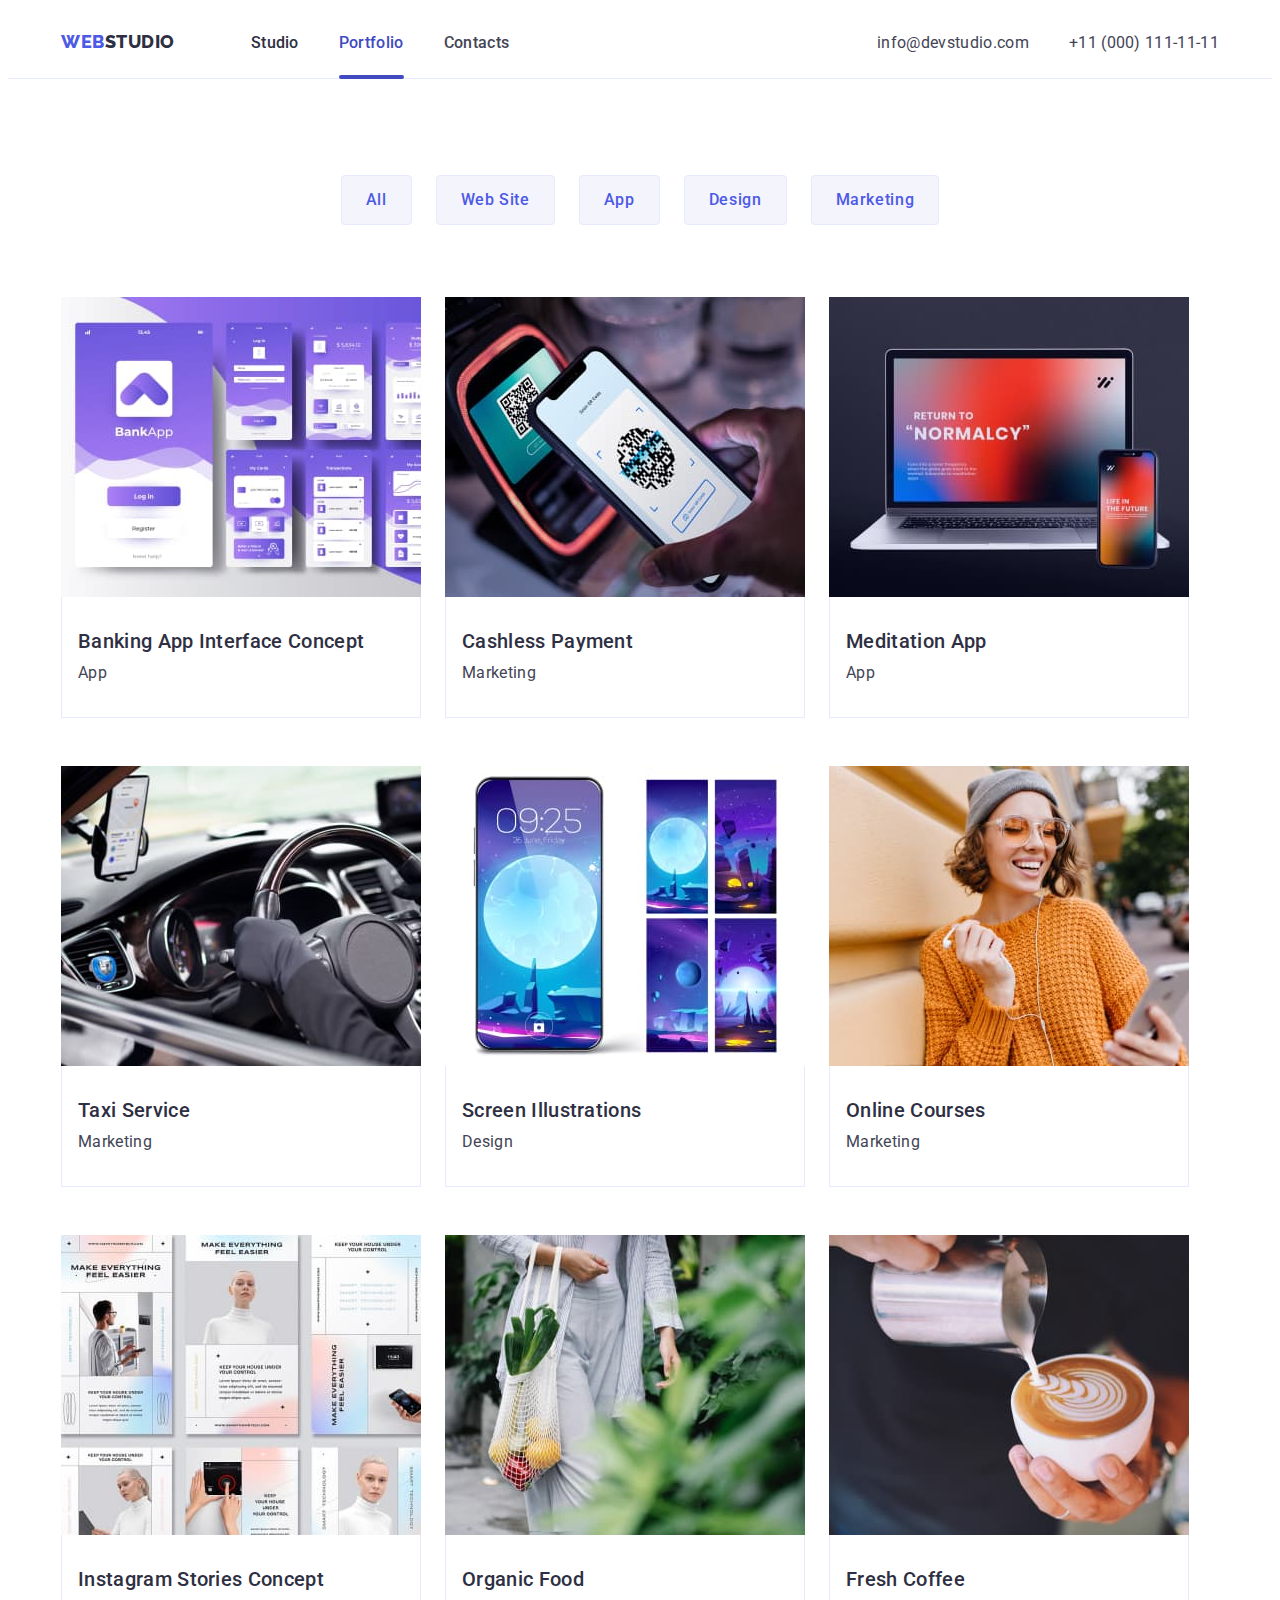
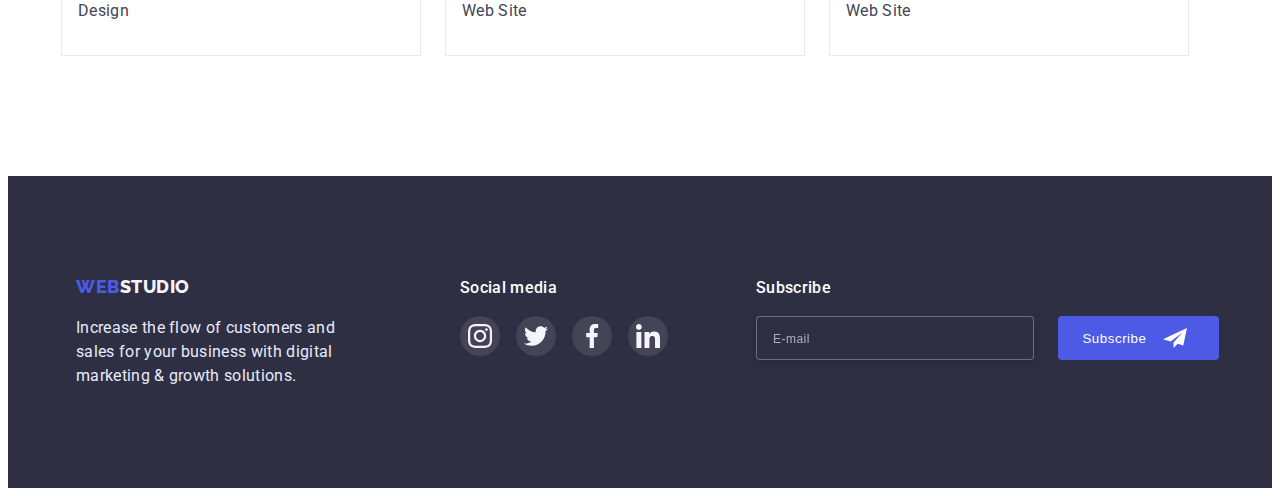
==== commit 741e3987: "3 portfolio pic" ====
--- a/portfolio.html
+++ b/portfolio.html
@@ -185,11 +185,35 @@
             <li class="card-item">
               <a class="thumb link" href="">
                 <div class="thumb-img">
-                  <img
-                    src="./images/bank-app.jpg"
-                    alt="Banking App Interface Concept"
-                    width="360"
-                  />
+                  <picture>
+                    <source
+                      srcset="
+                        ./images/bank-app.jpg    1x,
+                        ./images/bank-app-2x.jpg 2x
+                      "
+                      media="(min-width: 1200px)"
+                    />
+                    <source
+                      srcset="
+                        ./images/bank-app-tab.jpg    1x,
+                        ./images/bank-app-tab-2x.jpg 2x
+                      "
+                      media="(min-width: 768px)"
+                    />
+                    <source
+                      srcset="
+                        ./images/bank-app-mob.jpg    1x,
+                        ./images/bank-app-mob-2x.jpg 2x
+                      "
+                      media="(max-width: 767px)"
+                    />
+                    <img
+                      src="./images/bank-app.jpg"
+                      alt="Banking App Interface Concept"
+                      width="360"
+                    />
+                  </picture>
+
                   <p class="overlay">
                     14 Stylish and User-Friendly App Design Concepts · Task
                     Manager App · Calorie Tracker App · Exotic Fruit Ecommerce
@@ -206,11 +230,35 @@
             <li class="card-item">
               <a class="thumb link" href="">
                 <div class="thumb-img">
-                  <img
-                    src="./images/cashless-payment.jpg"
-                    alt="Cashless Payment"
-                    width="360"
-                  />
+                  <picture>
+                    <source
+                      srcset="
+                        ./images/cashless-payment.jpg    1x,
+                        ./images/cashless-payment-2x.jpg 2x
+                      "
+                      media="(min-width: 1200px)"
+                    />
+                    <source
+                      srcset="
+                        ./images/cashless-payment-tab.jpg    1x,
+                        ./images/cashless-payment-tab-2x.jpg 2x
+                      "
+                      media="(min-width: 768px)"
+                    />
+                    <source
+                      srcset="
+                        ./images/cashless-payment-mob.jpg    1x,
+                        ./images/cashless-payment-mob-2x.jpg 2x
+                      "
+                      media="(max-width: 767px)"
+                    />
+                    <img
+                      src="./images/cashless-payment.jpg"
+                      alt="Cashless Payment"
+                      width="360"
+                    />
+                  </picture>
+
                   <p class="overlay">
                     14 Stylish and User-Friendly App Design Concepts · Task
                     Manager App · Calorie Tracker App · Exotic Fruit Ecommerce
@@ -227,11 +275,35 @@
             <li class="card-item">
               <a class="thumb link" href=""
                 ><div class="thumb-img">
-                  <img
-                    src="./images/meditation-app.jpg"
-                    alt="Meditation App"
-                    width="360"
-                  />
+                  <picture>
+                    <source
+                      srcset="
+                        ./images/meditation-app.jpg    1x,
+                        ./images/meditation-app-2x.jpg 2x
+                      "
+                      media="(min-width: 1200px)"
+                    />
+                    <source
+                      srcset="
+                        ./images/meditation-app-tab.jpg    1x,
+                        ./images/meditation-app-tab-2x.jpg 2x
+                      "
+                      media="(min-width: 768px)"
+                    />
+                    <source
+                      srcset="
+                        ./images/meditation-app-mob.jpg    1x,
+                        ./images/meditation-app-mob-2x.jpg 2x
+                      "
+                      media="(max-width: 767px)"
+                    />
+                    <img
+                      src="./images/meditation-app.jpg"
+                      alt="Meditation App"
+                      width="360"
+                    />
+                  </picture>
+
                   <p class="overlay">
                     14 Stylish and User-Friendly App Design Concepts · Task
                     Manager App · Calorie Tracker App · Exotic Fruit Ecommerce
@@ -441,6 +513,6 @@
       </div>
     </footer>
     <script src="./js/modal.js"></script>
-    <script src="./js/menu.js"></script>
+    <script src="./js/mobile-menu.js"></script>
   </body>
 </html>
--- a/css/styles.css
+++ b/css/styles.css
@@ -15,6 +15,11 @@
   --duration: 250ms;
   --modal-bg: #fcfcfc;
   --icon-modal: rgba(0, 0, 0, 0.1);
+  --hero-l-gr: linear-gradient(
+    to right,
+    rgba(46, 47, 66, 0.7),
+    rgba(46, 47, 66, 0.7)
+  );
 }
 /* utulities */
 .link {
@@ -82,8 +87,8 @@
   width: 100%;
   height: 100%;
   /* max-width: 428px;
-  max-height: 796px; */
-  z-index: 1;
+  max-height: 796px;
+  z-index: 1; */
   padding: 40px;
   font-size: 40px;
   background: var(--primary-white-color);
@@ -93,10 +98,13 @@
 
 .mob-container {
   height: 100%;
+  max-width: 428px;
   display: flex;
   flex-direction: column;
   justify-content: space-between;
   overflow-y: auto;
+  margin-left: auto;
+  margin-right: auto;
 }
 
 .mob-site-nav {
@@ -178,21 +186,21 @@
   margin-left: auto;
   margin-right: auto;
   background-size: cover;
-  background-image: linear-gradient(
-      to right,
-      rgba(46, 47, 66, 0.7),
-      rgba(46, 47, 66, 0.7)
-    ),
-    url(../images/people-office.jpg);
+  background-image: var(--hero-l-gr), url(../images/people-office-mob.jpg);
   background-repeat: no-repeat;
   background-position: center;
-
   background-color: var(--dark-bg-color);
   text-align: center;
   padding-top: 188px;
   padding-bottom: 188px;
 }
-
+@media (min-device-pixel-ratio: 2),
+  (min-resolution: 192dpi),
+  (min-resolution: 2dppx) {
+  .section-hero {
+    background-image: var(--hero-l-gr), url(../images/people-office-mob-2x.jpg);
+  }
+}
 .hero-title {
   margin: 0 auto;
   font-weight: 700;
@@ -284,8 +292,8 @@
 /* form */
 
 .modal-title {
-  padding-top: 56px;
-  font-size: 18px;
+  padding-top: 72px;
+  font-size: 14px;
   text-align: center;
   font-weight: 500;
   color: var(--dark-bg-color);
@@ -313,7 +321,7 @@
 }
 .modal-input {
   width: 100%;
-  height: 36px;
+  height: 40px;
   border: 1px solid rgba(33, 33, 33, 0.2);
   border-radius: 4px;
   padding-left: 38px;
@@ -341,7 +349,7 @@
 }
 .modal-comment {
   width: 100%;
-  height: 108px;
+  height: 120px;
   padding: 8px 12px;
 }
 .modal-comment::placeholder {
--- a/css/mobile.css
+++ b/css/mobile.css
@@ -19,27 +19,12 @@
     width: 392px;
   }
   .modal-title {
-    padding-top: 72px;
     font-size: inherit;
-    text-align: center;
     margin-bottom: 16px;
-  }
-  .modal-input {
-    width: 360px;
-    height: 40px;
   }
   .btn-send {
     margin-left: 95px;
     margin-right: 96px;
     margin-top: 24px;
   }
-  .modal-comment {
-    width: 100%;
-    height: 120px;
-    padding: 8px 12px;
-  }
-  .privacy-text {
-    display: flex;
-    gap: 8px;
-  }
 }
--- a/css/tablet.css
+++ b/css/tablet.css
@@ -142,6 +142,17 @@
   .project-list {
     justify-content: flex-start;
   }
+  .section-hero {
+    background-image: var(--hero-l-gr), url(../images/people-office-tab.jpg);
+  }
+  @media (min-device-pixel-ratio: 2),
+    (min-resolution: 192dpi),
+    (min-resolution: 2dppx) {
+    .section-hero {
+      background-image: var(--hero-l-gr),
+        url(../images/people-office-tab-2x.jpg);
+    }
+  }
 }
 
 @media screen and (max-width: 767px) {
--- a/css/desctop.css
+++ b/css/desctop.css
@@ -88,4 +88,14 @@
     width: 463px;
     margin-left: auto;
   }
+  .section-hero {
+    background-image: var(--hero-l-gr), url(../images/people-office.jpg);
+  }
+  @media (min-device-pixel-ratio: 2),
+    (min-resolution: 192dpi),
+    (min-resolution: 2dppx) {
+    .section-hero {
+      background-image: var(--hero-l-gr), url(../images/people-office-2x.jpg);
+    }
+  }
 }
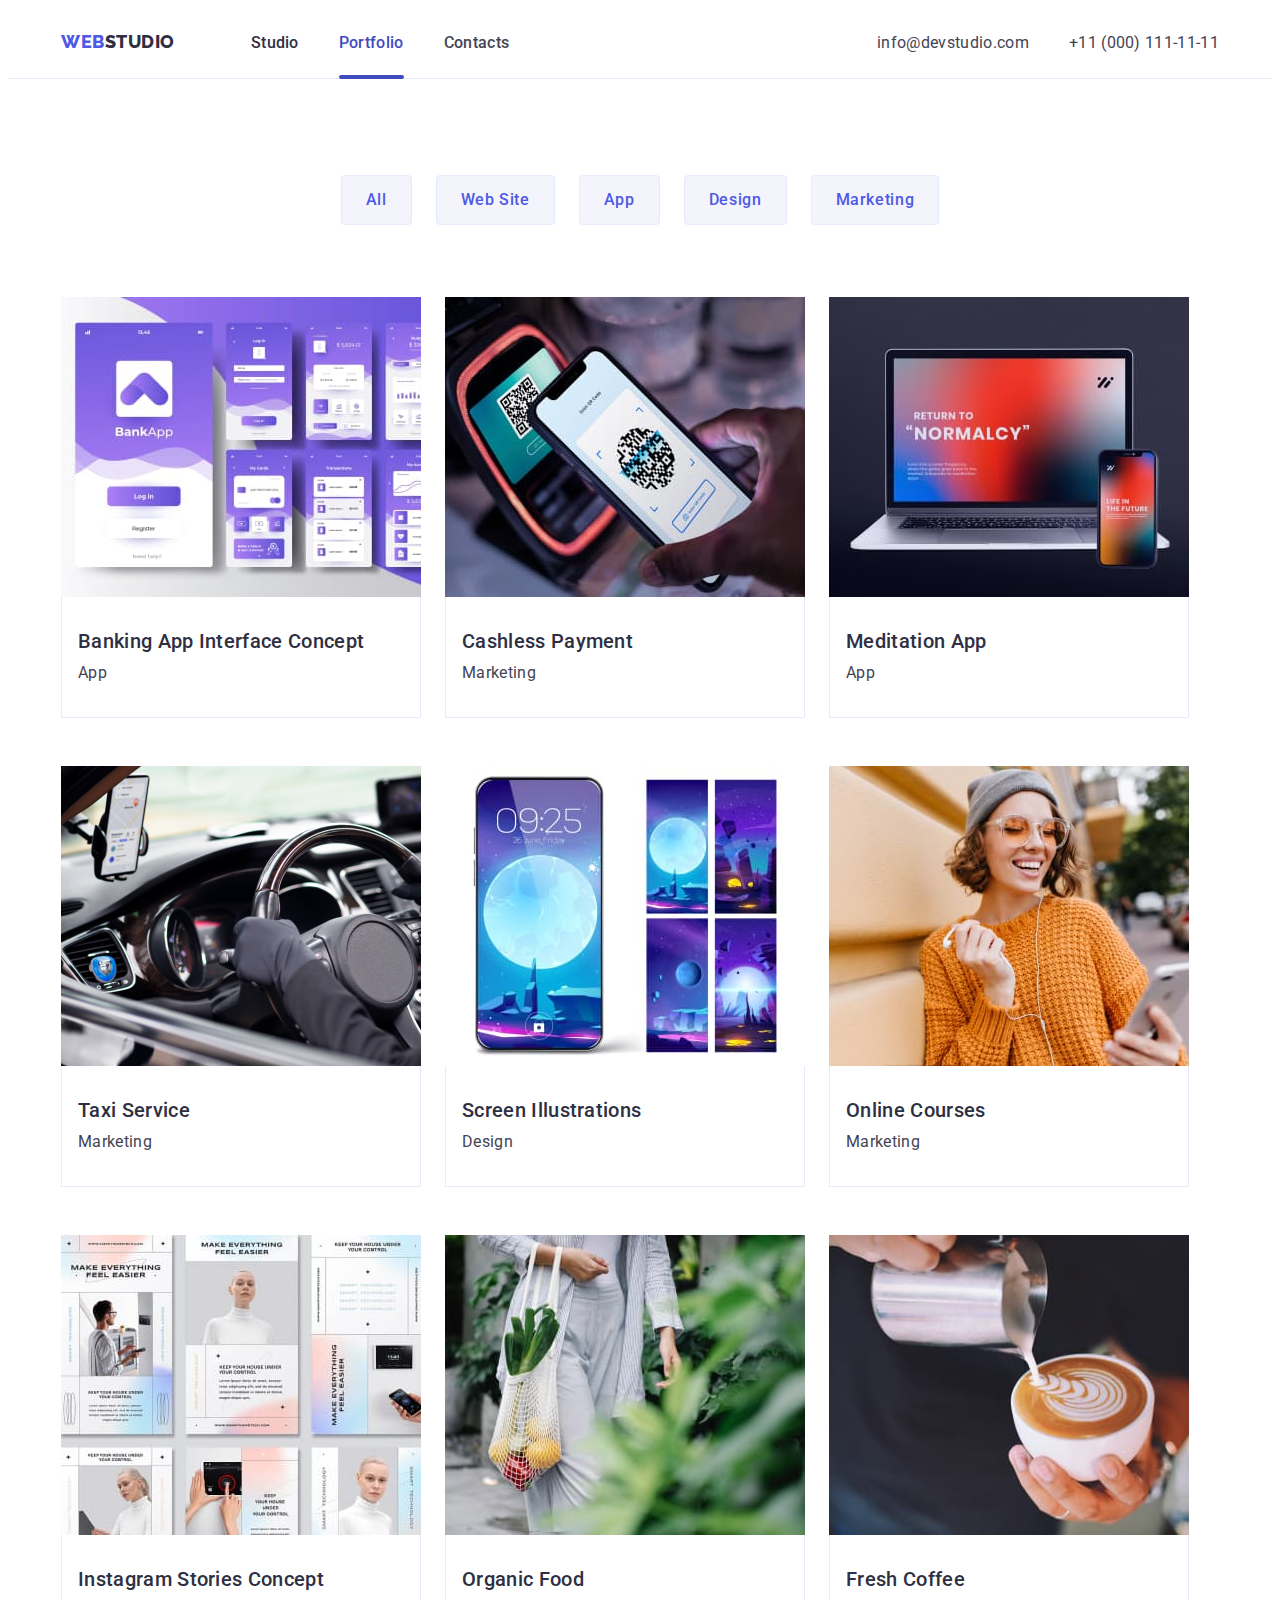
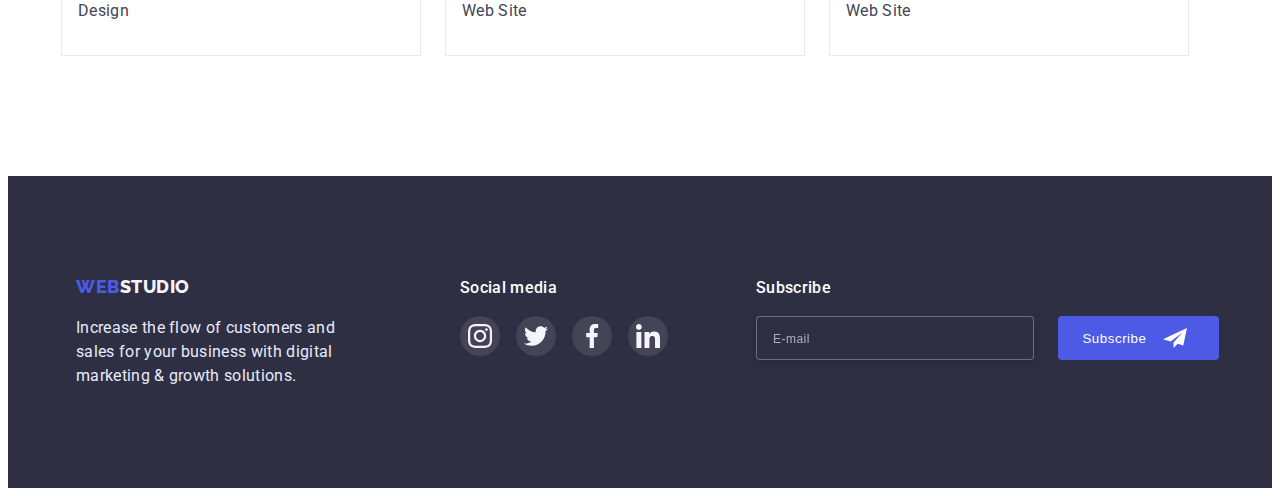
==== commit 876fd8a2: "all pics done" ====
--- a/portfolio.html
+++ b/portfolio.html
@@ -320,11 +320,35 @@
             <li class="card-item">
               <a class="thumb link" href=""
                 ><div class="thumb-img">
-                  <img
-                    src="./images/taxi-service.jpg"
-                    alt="Taxi Service"
-                    width="360"
-                  />
+                  <picture>
+                    <source
+                      srcset="
+                        ./images/taxi-service.jpg    1x,
+                        ./images/taxi-service-2x.jpg 2x
+                      "
+                      media="(min-width: 1200px)"
+                    />
+                    <source
+                      srcset="
+                        ./images/taxi-service-tab.jpg    1x,
+                        ./images/taxi-service-tab-2x.jpg 2x
+                      "
+                      media="(min-width: 768px)"
+                    />
+                    <source
+                      srcset="
+                        ./images/taxi-service-mob.jpg    1x,
+                        ./images/taxi-service-mob-2x.jpg 2x
+                      "
+                      media="(max-width: 767px)"
+                    />
+                    <img
+                      src="./images/taxi-service.jpg"
+                      alt="Taxi Service"
+                      width="360"
+                    />
+                  </picture>
+
                   <p class="overlay">
                     14 Stylish and User-Friendly App Design Concepts · Task
                     Manager App · Calorie Tracker App · Exotic Fruit Ecommerce
@@ -341,11 +365,35 @@
             <li class="card-item">
               <a class="thumb link" href=""
                 ><div class="thumb-img">
-                  <img
-                    src="./images/screen-illustration.jpg"
-                    alt="Screen Illustrations"
-                    width="360"
-                  />
+                  <picture>
+                    <source
+                      srcset="
+                        ./images/screen-illustration.jpg    1x,
+                        ./images/screen-illustration-2x.jpg 2x
+                      "
+                      media="(min-width: 1200px)"
+                    />
+                    <source
+                      srcset="
+                        ./images/screen-illustration-tab.jpg    1x,
+                        ./images/screen-illustration-tab-2x.jpg 2x
+                      "
+                      media="(min-width: 768px)"
+                    />
+                    <source
+                      srcset="
+                        ./images/screen-illustration-mob.jpg    1x,
+                        ./images/screen-illustration-mob-2x.jpg 2x
+                      "
+                      media="(max-width: 767px)"
+                    />
+                    <img
+                      src="./images/screen-illustration.jpg"
+                      alt="Screen Illustrations"
+                      width="360"
+                    />
+                  </picture>
+
                   <p class="overlay">
                     14 Stylish and User-Friendly App Design Concepts · Task
                     Manager App · Calorie Tracker App · Exotic Fruit Ecommerce
@@ -362,11 +410,35 @@
             <li class="card-item">
               <a class="thumb link" href=""
                 ><div class="thumb-img">
-                  <img
-                    src="./images/online-courses.jpg"
-                    alt="Online Courses"
-                    width="360"
-                  />
+                  <picture>
+                    <source
+                      srcset="
+                        ./images/online-courses.jpg    1x,
+                        ./images/online-courses-2x.jpg 2x
+                      "
+                      media="(min-width: 1200px)"
+                    />
+                    <source
+                      srcset="
+                        ./images/online-courses-tab.jpg    1x,
+                        ./images/online-courses-tab-2x.jpg 2x
+                      "
+                      media="(min-width: 768px)"
+                    />
+                    <source
+                      srcset="
+                        ./images/online-courses-mob.jpg    1x,
+                        ./images/online-courses-mob-2x.jpg 2x
+                      "
+                      media="(max-width: 767px)"
+                    />
+                    <img
+                      src="./images/online-courses.jpg"
+                      alt="Online Courses"
+                      width="360"
+                    />
+                  </picture>
+
                   <p class="overlay">
                     14 Stylish and User-Friendly App Design Concepts · Task
                     Manager App · Calorie Tracker App · Exotic Fruit Ecommerce
@@ -383,11 +455,35 @@
             <li class="card-item">
               <a class="thumb link" href=""
                 ><div class="thumb-img">
-                  <img
-                    src="./images/instagram-stories.jpg"
-                    alt="Instagram Stories Concept"
-                    width="360"
-                  />
+                  <picture>
+                    <source
+                      srcset="
+                        ./images/instagram-stories.jpg    1x,
+                        ./images/instagram-stories-2x.jpg 2x
+                      "
+                      media="(min-width: 1200px)"
+                    />
+                    <source
+                      srcset="
+                        ./images/instagram-stories-tab.jpg    1x,
+                        ./images/instagram-stories-tab-2x.jpg 2x
+                      "
+                      media="(min-width: 768px)"
+                    />
+                    <source
+                      srcset="
+                        ./images/instagram-stories-mob.jpg    1x,
+                        ./images/instagram-stories-mob-2x.jpg 2x
+                      "
+                      media="(max-width: 767px)"
+                    />
+                    <img
+                      src="./images/instagram-stories.jpg"
+                      alt="Instagram Stories Concept"
+                      width="360"
+                    />
+                  </picture>
+
                   <p class="overlay">
                     14 Stylish and User-Friendly App Design Concepts · Task
                     Manager App · Calorie Tracker App · Exotic Fruit Ecommerce
@@ -404,11 +500,35 @@
             <li class="card-item">
               <a class="thumb link" href=""
                 ><div class="thumb-img">
-                  <img
-                    src="./images/organic-food.jpg"
-                    alt="Organic Food"
-                    width="360"
-                  />
+                  <picture>
+                    <source
+                      srcset="
+                        ./images/organic-food.jpg    1x,
+                        ./images/organic-food-2x.jpg 2x
+                      "
+                      media="(min-width: 1200px)"
+                    />
+                    <source
+                      srcset="
+                        ./images/organic-food-tab.jpg    1x,
+                        ./images/organic-food-tab-2x.jpg 2x
+                      "
+                      media="(min-width: 768px)"
+                    />
+                    <source
+                      srcset="
+                        ./images/organic-food-mob.jpg    1x,
+                        ./images/organic-food-mob-2x.jpg 2x
+                      "
+                      media="(max-width: 767px)"
+                    />
+                    <img
+                      src="./images/organic-food.jpg"
+                      alt="Organic Food"
+                      width="360"
+                    />
+                  </picture>
+
                   <p class="overlay">
                     14 Stylish and User-Friendly App Design Concepts · Task
                     Manager App · Calorie Tracker App · Exotic Fruit Ecommerce
@@ -425,11 +545,35 @@
             <li class="card-item">
               <a class="thumb link" href=""
                 ><div class="thumb-img">
-                  <img
-                    src="./images/fresh-coffee.jpg"
-                    alt="Fresh Coffee"
-                    width="360"
-                  />
+                  <picture>
+                    <source
+                      srcset="
+                        ./images/fresh-coffee.jpg    1x,
+                        ./images/fresh-coffee-2x.jpg 2x
+                      "
+                      media="(min-width: 1200px)"
+                    />
+                    <source
+                      srcset="
+                        ./images/fresh-coffee-tab.jpg    1x,
+                        ./images/fresh-coffee-tab-2x.jpg 2x
+                      "
+                      media="(min-width: 768px)"
+                    />
+                    <source
+                      srcset="
+                        ./images/fresh-coffee-mob.jpg    1x,
+                        ./images/fresh-coffee-mob-2x.jpg 2x
+                      "
+                      media="(max-width: 767px)"
+                    />
+                    <img
+                      src="./images/fresh-coffee.jpg"
+                      alt="Fresh Coffee"
+                      width="360"
+                    />
+                  </picture>
+
                   <p class="overlay">
                     14 Stylish and User-Friendly App Design Concepts · Task
                     Manager App · Calorie Tracker App · Exotic Fruit Ecommerce
